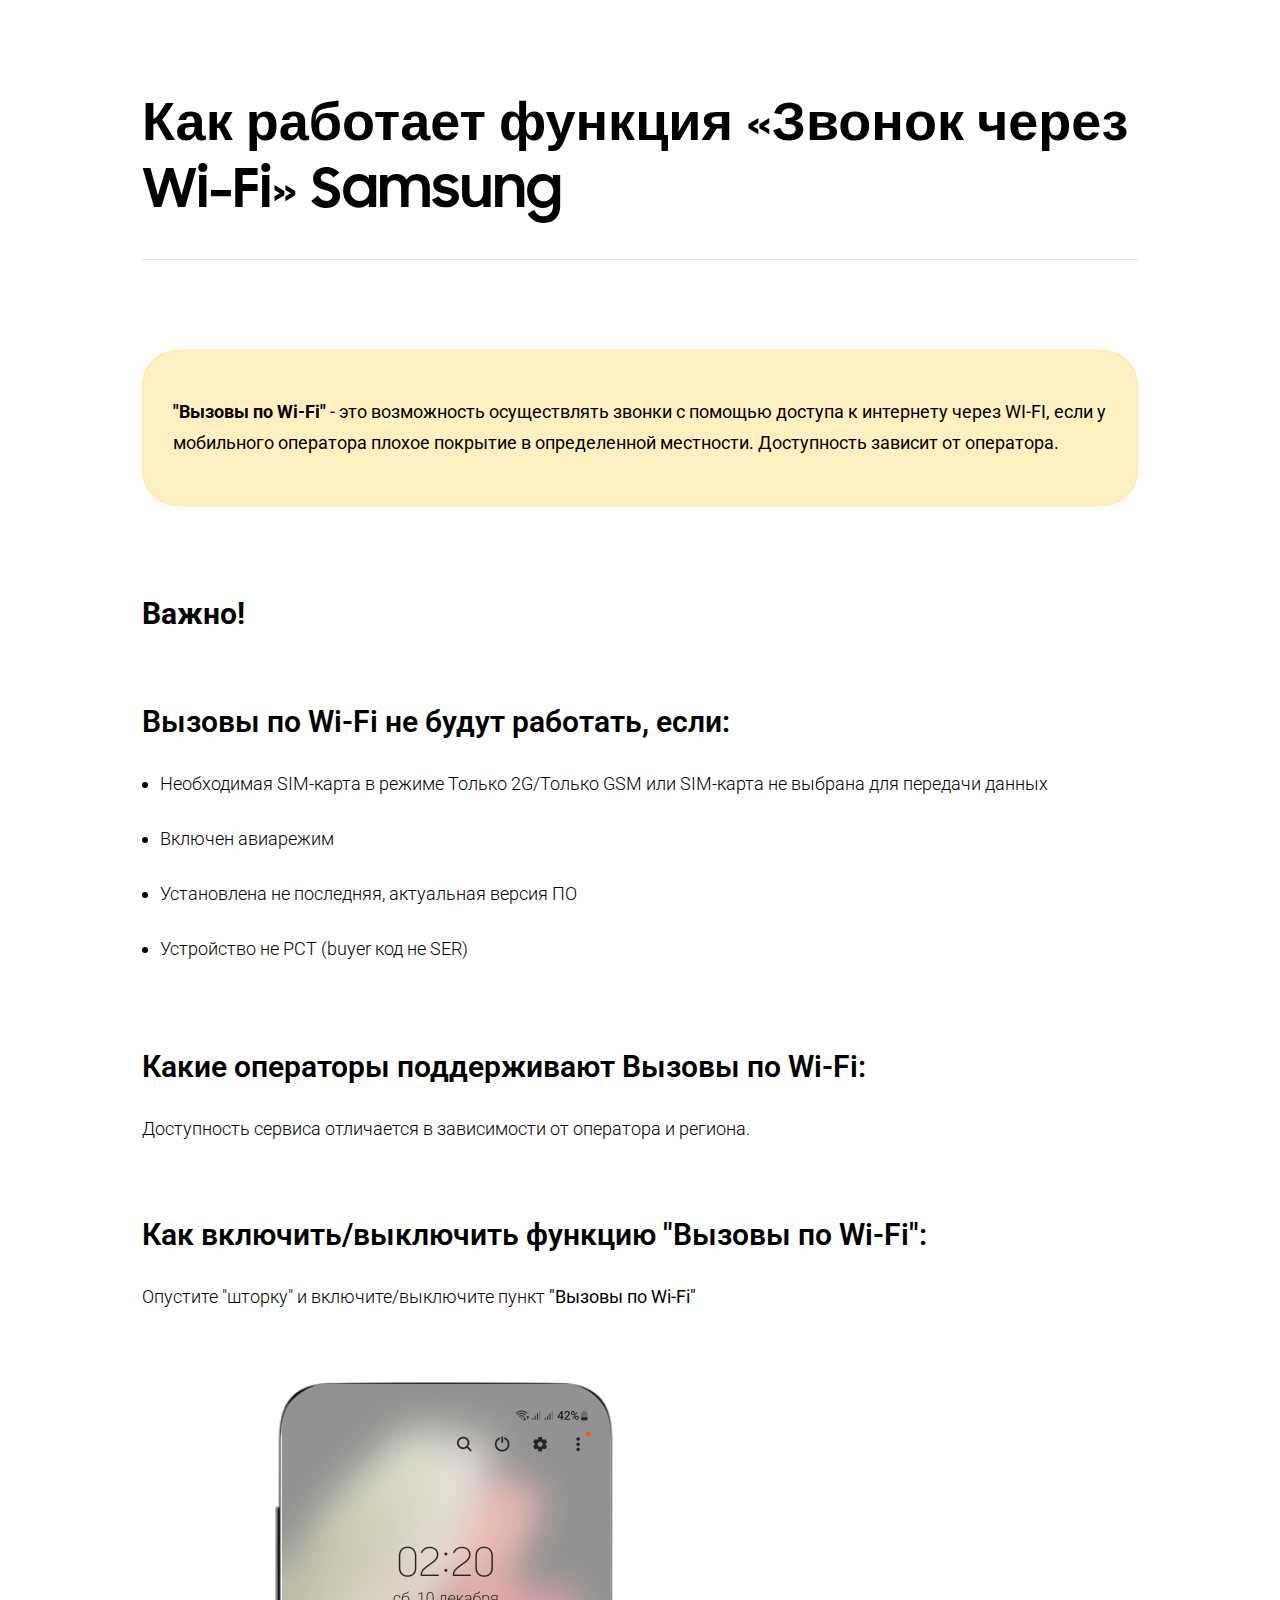
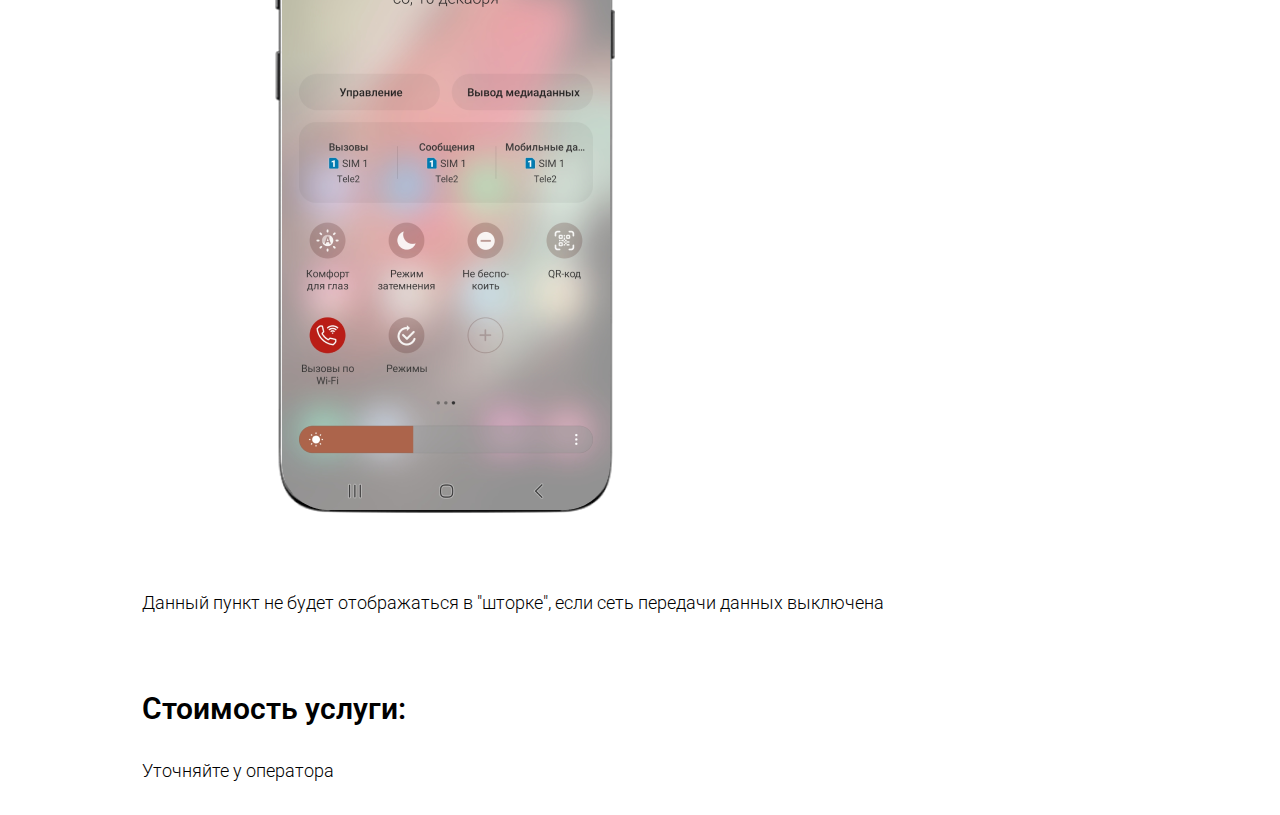
==== index.html @ e6b70e9c "test" ====
<!DOCTYPE html>
<html>
    <head>
        <meta charset="utf-8"/>
        <meta http-equiv="X-UA-Compatible" content="IE=edge"/>
        <meta http-equiv="content-type" content="text/html; charset=UTF-8"/>
        <meta name="viewport" content="width=device-width, initial-scale=1"/>
        <!--SEO-->
        <title>Что такое вызовы по Wi-Fi / Как работает функция "Звонок через Wi-Fi" Samsung | Samsung РОССИЯ</title>
        <meta name="title" content="Что такое вызовы по Wi-Fi / Как работает функция 'Звонок через Wi-Fi' Samsung | Samsung РОССИЯ"/>
        <meta name="keywords" content="вызовы по wi-fi, как включить вызовы по wi-fi, как работают вызовы по wi-fi, сколько стоит услуга вызовы по wi-fi, как звонить по wi-fi, как звонить по wi-fi с телефоны samsung">
        <meta name="description" content="Часто задаваемые вопросы о Вызовах по Wi-Fi. Узнайте, как работает функция 'Вызовы через Wi-Fi'"/>
        <meta name="date" content="2022-12-09"/>
	    <meta name="sitecode" content="ru"/>
        <meta property="name" content="Samsung ru"/>
        <meta property="image" content=" https://www.samsung.com/etc.clientlibs/samsung/clientlibs/consumer/global/clientlib-common/resources/images/logo-square-letter.png"/>
        <link rel="preconnect" href="https://fonts.googleapis.com"/>
        <link rel="preconnect" href="https://fonts.gstatic.com" crossorigin/>
        <link href="https://fonts.googleapis.com/css2?family=Roboto:ital,wght@0,100;0,300;0,400;0,500;0,700;0,900;1,100;1,300;1,400;1,500;1,700;1,900&display=swap" rel="stylesheet"/>
        <link rel="shortcut icon" href="/etc.clientlibs/samsung/clientlibs/consumer/global/clientlib-common/resources/images/Favicon.png"/>
		<link rel="apple-touch-icon" href="/etc.clientlibs/samsung/clientlibs/consumer/global/clientlib-common/resources/images/app_ico.png" sizes="144x144"/>
        <link rel="shortcut icon" href="https://www.samsung.com/etc.clientlibs/samsung/clientlibs/consumer/global/clientlib-common/resources/images/Favicon.png" type="image/png">
        <link rel="stylesheet" href="style.css" type="text/css">
    </head>
    <body>
        <main>
            <div class="Article">
                <div class="Article-heading">
                    <h1>Как работает функция &laquo;Звонок через Wi-Fi&raquo; Samsung</h1>
                </div>
                <div class="Article-detection">
                    <p><b>"Вызовы по Wi-Fi"</b> - это возможность осуществлять звонки с помощью доступа к интернету через WI-FI, если у мобильного оператора плохое покрытие в определенной местности. Доступность зависит от оператора.</p>
                </div>
                <div class="Article-strong">
                    <h2>Важно!</h2>
                    <br/>
                    <h3>Вызовы по Wi-Fi не будут работать, если:</h3>
                    <ul>
                        <li>Необходимая SIM-карта в режиме Только 2G/Только GSM или SIM-карта не выбрана для передачи данных</li>
                        <li>Включен авиарежим</li>
                        <li>Установлена не последняя, актуальная версия ПО</li>
                        <li>Устройство не РСТ (buyer код не SER)</li>
                    </ul>
                </div>
                <div class="Article-settings">
                    <h2>Какие операторы поддерживают Вызовы по Wi-Fi:</h2>
                    <p>Доступность сервиса отличается в зависимости от оператора и региона.</p>
                    <br/>
                    <h2>Как включить/выключить функцию "Вызовы по Wi-Fi":</h2>
                    <p>Опустите "шторку" и включите/выключите пункт <b>"Вызовы по Wi-Fi"</b></p>
                    <img src="./smart.png" alt="Скриншот: опущенная 'шторка' с включенной функцией 'Вызовы по Wi-Fi'"/>
                    <p>Данный пункт не будет отображаться в "шторке", если сеть передачи данных выключена</p>
                    <br/>
                    <h2>Стоимость услуги:</h2>
                    <p>Уточняйте у оператора</p>    
                </div>
            </div>
        </main>
    </body>
</html>
---- style.css ----
* {
    box-sizing: border-box;
  }
html,
body {
  padding: 0;
  margin: 0;
  font-family: -apple-system, BlinkMacSystemFont, Segoe UI, Roboto, Oxygen,
    Ubuntu, Cantarell, Fira Sans, Droid Sans, Helvetica Neue, sans-serif;
}
@font-face {
    font-family: samsungsharpsans-bold;
    src: url(./fonts/samsungsharpsans-bold.otf);
}
@font-face {
    font-family: SamsungOne;
    src: url(./fonts/samsungsharpsans.otf);
}
.Article{
    max-width: 1440px;
    margin: 0 auto;
    padding: 53px 142px 0;
}
.Article-heading{
    font-size: 27px;
    font-weight: 700;
    font-family: 'samsungsharpsans-bold', arial, sans-serif;
    color: #000;
    border-bottom: solid 1px #e5e1e1;
}
.Article-detection{
    margin: 90px 0px 90px 0px;
    background: #fff0c1;
    border: 1px solid #ffe79e;
    display: block;
    border-radius: 35px;
    padding: 28px 30px;
    color: #000;
    font-size: 18px;
    font-family: 'Roboto';
    line-height: 170%;
    font-weight: 400;
}
.Article-strong{
    margin: 90px 0px 90px 0px;
}
.Article-strong h2{
    font-family: 'Roboto';
    font-weight: 700;
    font-size: 30px;
}
.Article-strong h3{
    font-family: 'Roboto';
    font-weight: 600;
    font-size: 30px;
}
.Article-strong ul{
    padding: 0px 0px 0px 18px;
}
.Article-strong ul li{
    font-family: 'Roboto';
    font-weight: 300;
    margin-bottom: 34px;
    margin-top: 34px;
    font-size: 18px;
}
.Article-settings h2{
    font-family: 'Roboto';
    font-weight: 600;
    font-size: 30px;
}
.Article-settings p{
    font-family: 'Roboto';
    font-weight: 300;
    margin-bottom: 34px;
    margin-top: 34px;
    font-size: 18px;
}
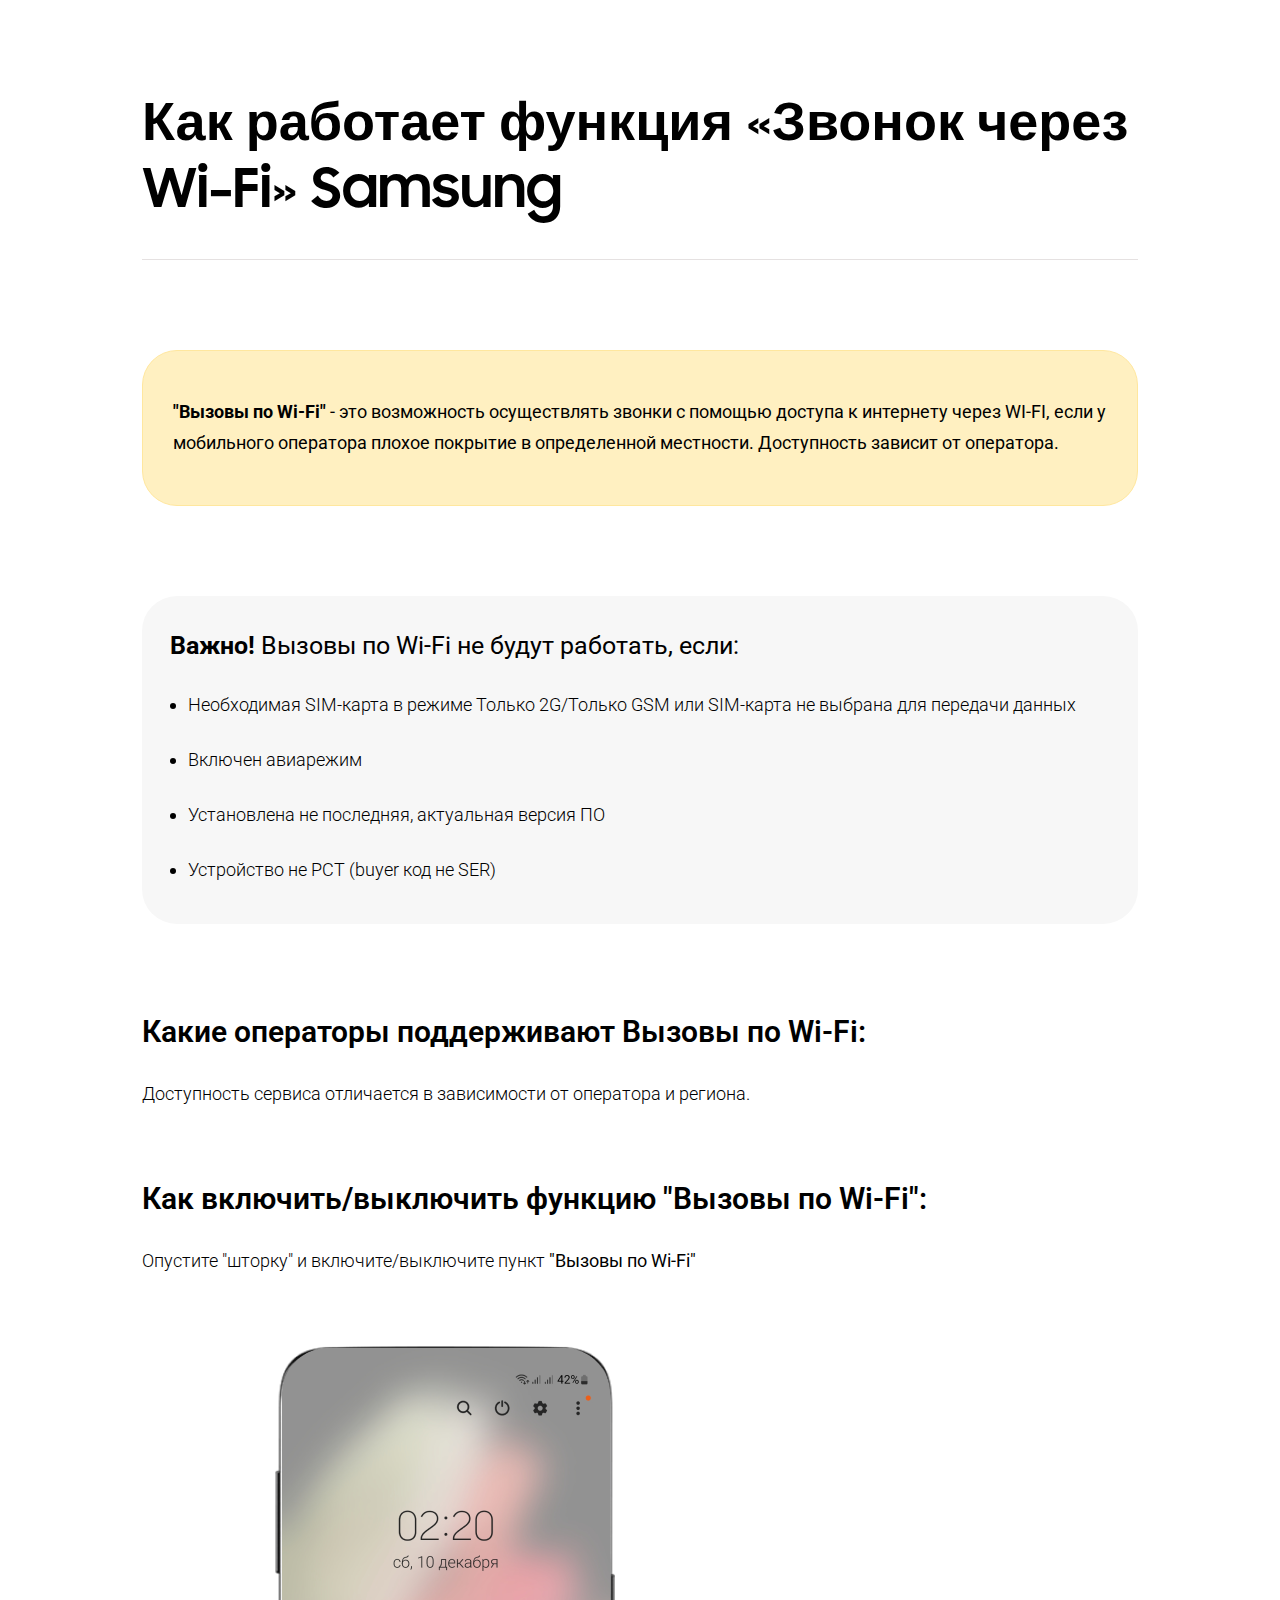
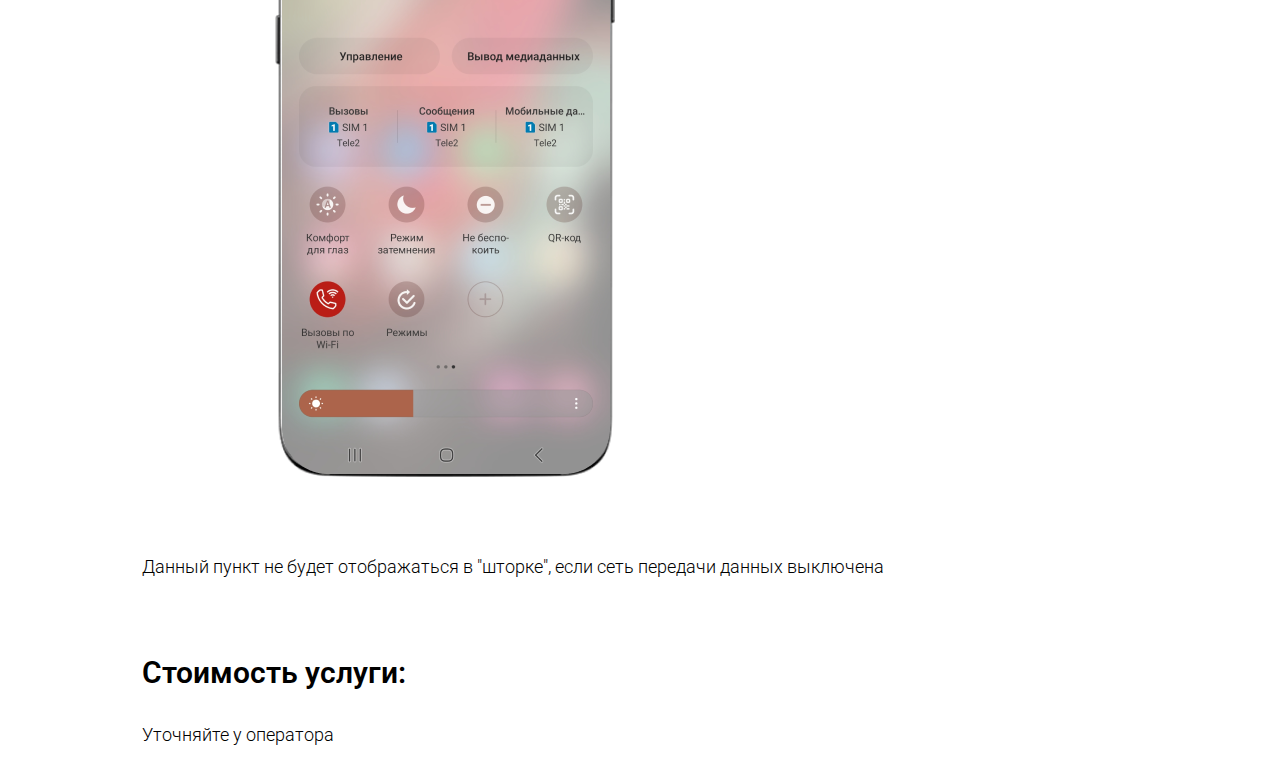
==== commit d3493205: "Исправлено" ====
--- a/index.html
+++ b/index.html
@@ -32,9 +32,9 @@
                     <p><b>"Вызовы по Wi-Fi"</b> - это возможность осуществлять звонки с помощью доступа к интернету через WI-FI, если у мобильного оператора плохое покрытие в определенной местности. Доступность зависит от оператора.</p>
                 </div>
                 <div class="Article-strong">
-                    <h2>Важно!</h2>
-                    <br/>
-                    <h3>Вызовы по Wi-Fi не будут работать, если:</h3>
+                    <div class="Article-strong_attention">
+                        <p><b>Важно!</b> Вызовы по Wi-Fi не будут работать, если:</p>
+                    </div>
                     <ul>
                         <li>Необходимая SIM-карта в режиме Только 2G/Только GSM или SIM-карта не выбрана для передачи данных</li>
                         <li>Включен авиарежим</li>
--- a/style.css
+++ b/style.css
@@ -43,16 +43,14 @@
 }
 .Article-strong{
     margin: 90px 0px 90px 0px;
+    border-radius: 35px;
+    padding: 10px 28px;
+    background-color: #f7f7f7;
 }
-.Article-strong h2{
+.Article-strong_attention{
+
     font-family: 'Roboto';
-    font-weight: 700;
-    font-size: 30px;
-}
-.Article-strong h3{
-    font-family: 'Roboto';
-    font-weight: 600;
-    font-size: 30px;
+    font-size: 25px;
 }
 .Article-strong ul{
     padding: 0px 0px 0px 18px;
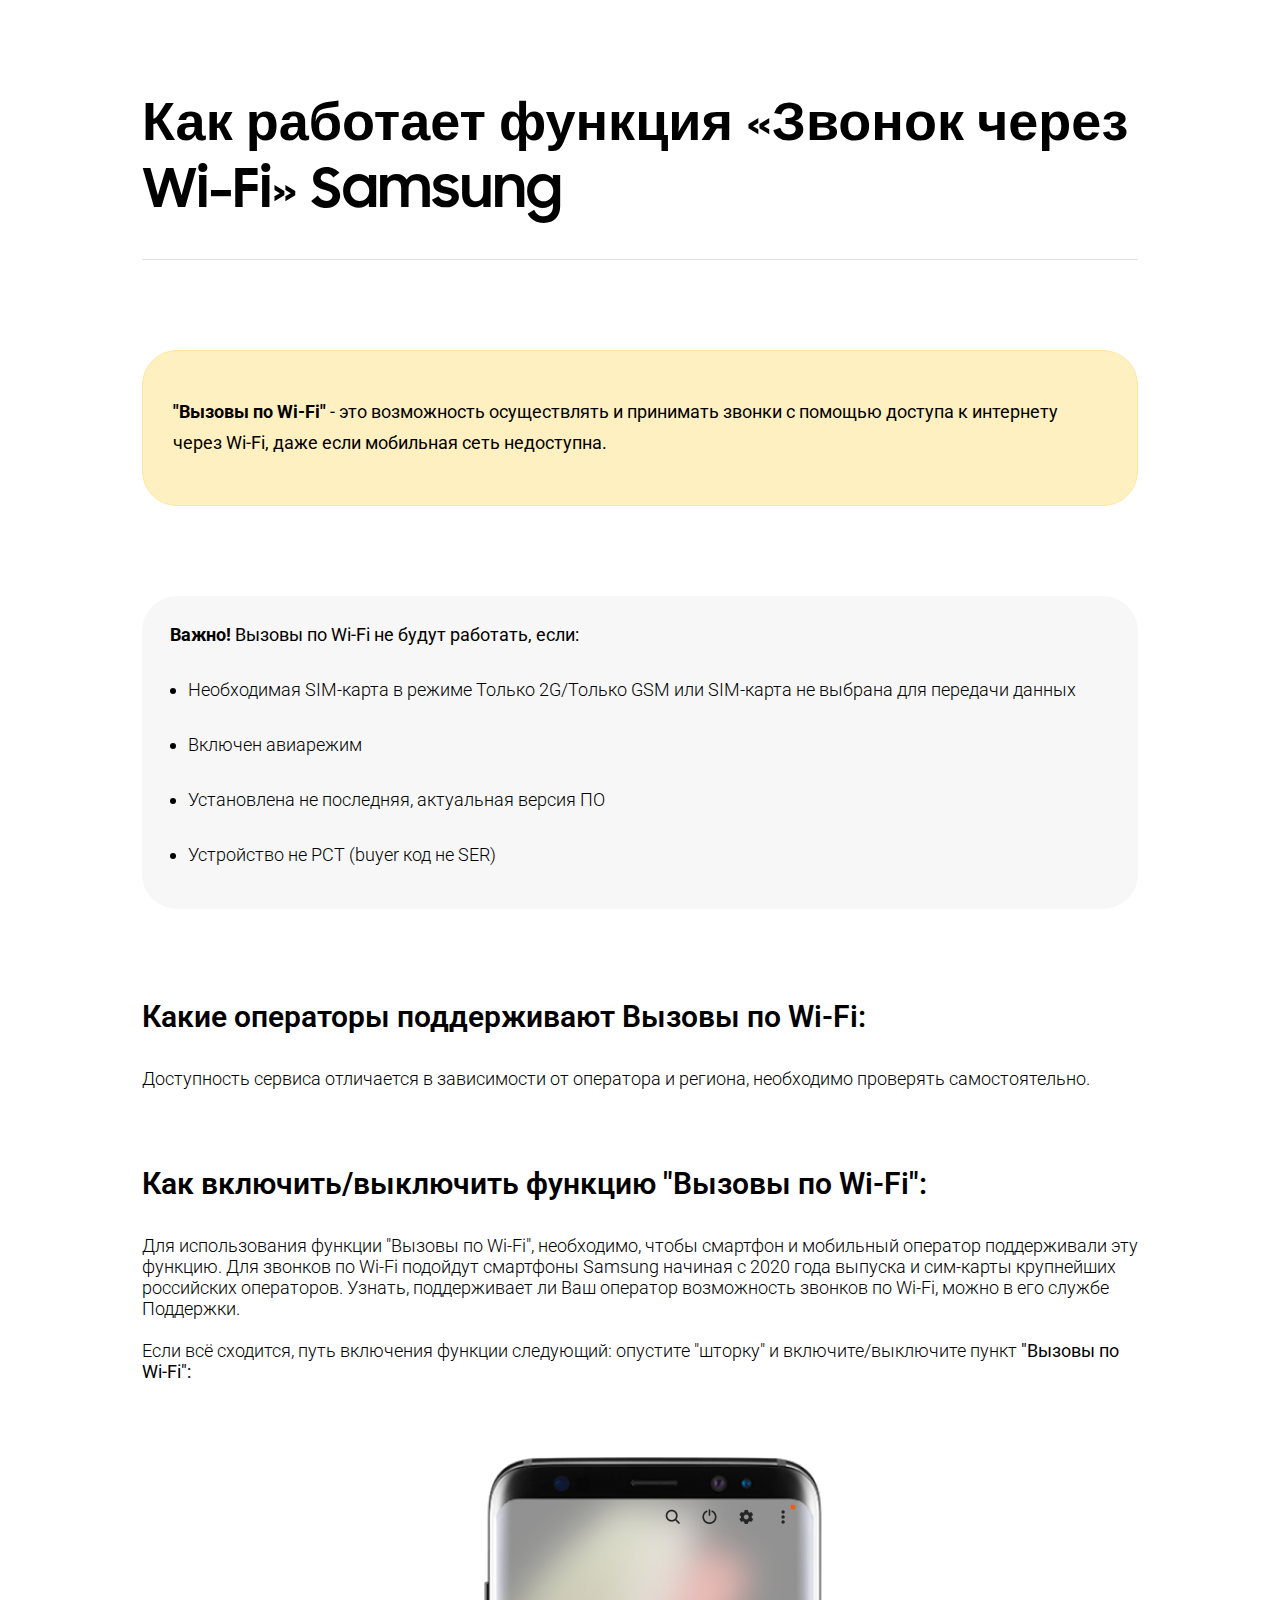
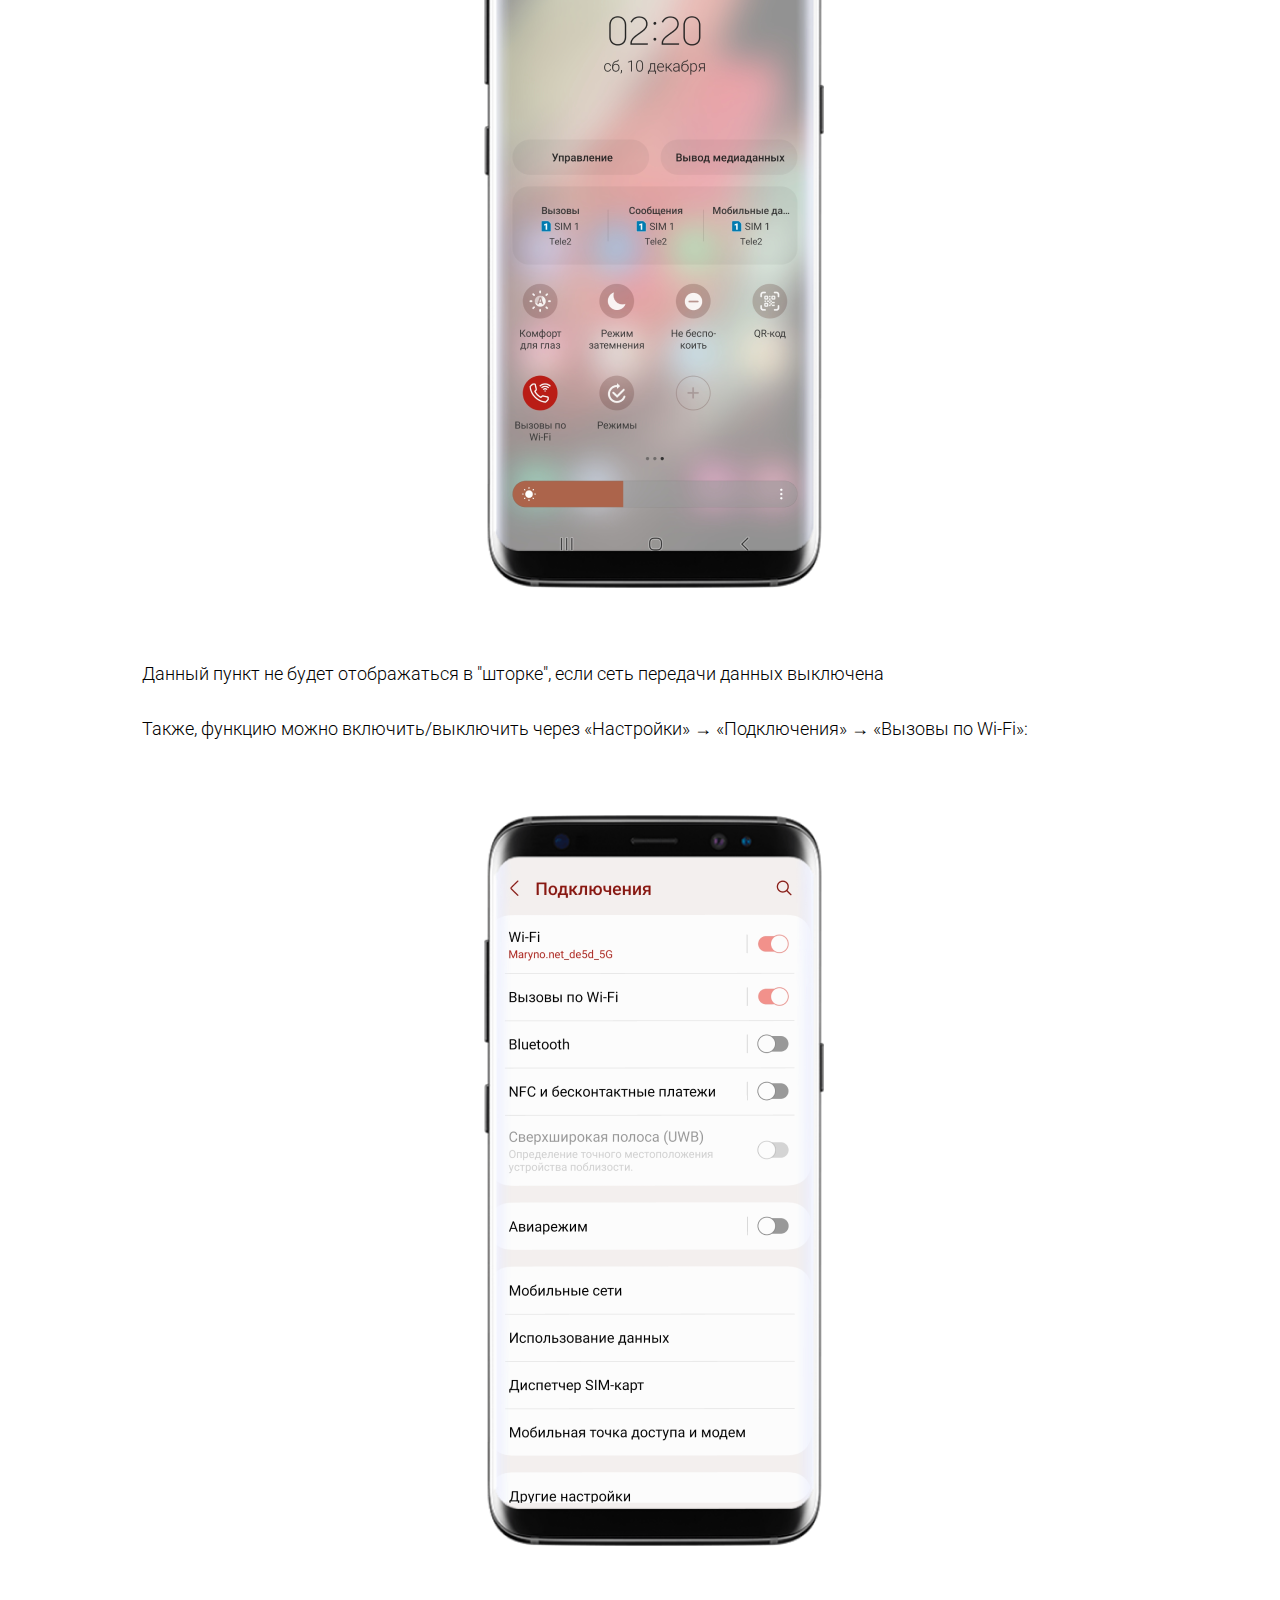
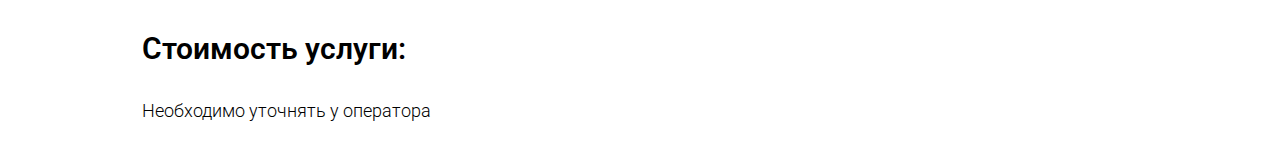
==== commit f0d0d3da: "Изменено" ====
--- a/index.html
+++ b/index.html
@@ -29,7 +29,7 @@
                     <h1>Как работает функция &laquo;Звонок через Wi-Fi&raquo; Samsung</h1>
                 </div>
                 <div class="Article-detection">
-                    <p><b>"Вызовы по Wi-Fi"</b> - это возможность осуществлять звонки с помощью доступа к интернету через WI-FI, если у мобильного оператора плохое покрытие в определенной местности. Доступность зависит от оператора.</p>
+                    <p><b>"Вызовы по Wi-Fi"</b> - это возможность осуществлять и принимать звонки с помощью доступа к интернету через Wi-Fi, даже если мобильная сеть недоступна. </p>
                 </div>
                 <div class="Article-strong">
                     <div class="Article-strong_attention">
@@ -44,15 +44,24 @@
                 </div>
                 <div class="Article-settings">
                     <h2>Какие операторы поддерживают Вызовы по Wi-Fi:</h2>
-                    <p>Доступность сервиса отличается в зависимости от оператора и региона.</p>
+                    <p>Доступность сервиса отличается в зависимости от оператора и региона, необходимо проверять самостоятельно.</p>
                     <br/>
                     <h2>Как включить/выключить функцию "Вызовы по Wi-Fi":</h2>
-                    <p>Опустите "шторку" и включите/выключите пункт <b>"Вызовы по Wi-Fi"</b></p>
-                    <img src="./smart.png" alt="Скриншот: опущенная 'шторка' с включенной функцией 'Вызовы по Wi-Fi'"/>
+                    <p>Для использования функции "Вызовы по Wi-Fi", необходимо, чтобы смартфон и мобильный оператор поддерживали эту функцию. Для звонков по Wi-Fi подойдут смартфоны Samsung начиная с 2020 года выпуска и сим-карты крупнейших российских операторов. Узнать, поддерживает ли Ваш оператор возможность звонков по Wi-Fi, можно в его службе Поддержки. 
+                        <br/>
+                        <br/>
+                        Если всё сходится, путь включения функции следующий: опустите "шторку" и включите/выключите пункт <b>"Вызовы по Wi-Fi":</b></p>
+                    <div class="Article-settings-image">
+                        <img src="./smart(1).png" alt="Скриншот: опущенная 'шторка' с включенной функцией 'Вызовы по Wi-Fi'"/>
+                    </div>    
                     <p>Данный пункт не будет отображаться в "шторке", если сеть передачи данных выключена</p>
+                    <p>Также, функцию можно включить/выключить через «Настройки» → «Подключения» → «Вызовы по Wi-Fi»:</p>
+                    <div class="Article-settings-image">
+                        <img src="./smart(2).png" alt="Скриншот: включенная функция 'Вызовы по Wi-Fi'"/>
+                    </div>
                     <br/>
                     <h2>Стоимость услуги:</h2>
-                    <p>Уточняйте у оператора</p>    
+                    <p>Необходимо уточнять у оператора</p>    
                 </div>
             </div>
         </main>
--- a/style.css
+++ b/style.css
@@ -50,7 +50,7 @@
 .Article-strong_attention{
 
     font-family: 'Roboto';
-    font-size: 25px;
+    font-size: 18px;
 }
 .Article-strong ul{
     padding: 0px 0px 0px 18px;
@@ -75,3 +75,7 @@
     font-size: 18px;
 }
 
+.Article-settings-image{
+    display:flex;
+    justify-content: center;
+}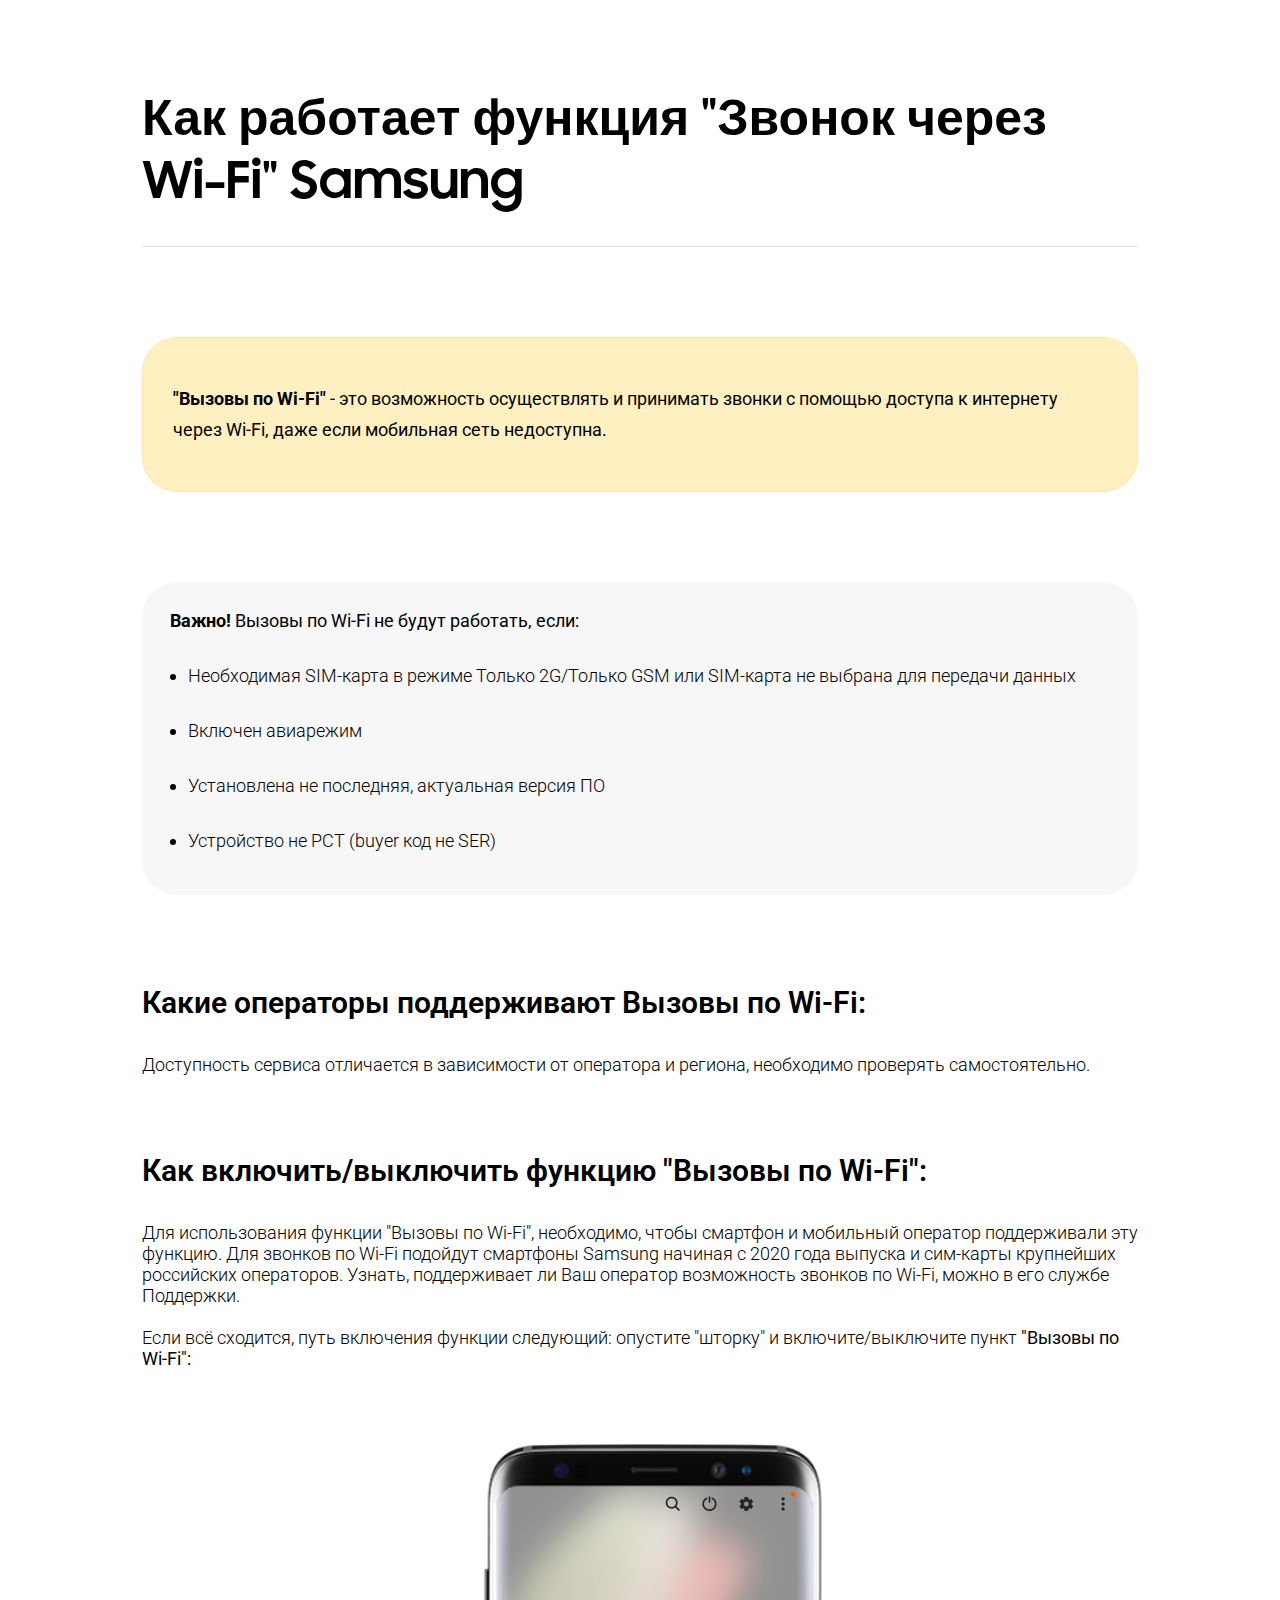
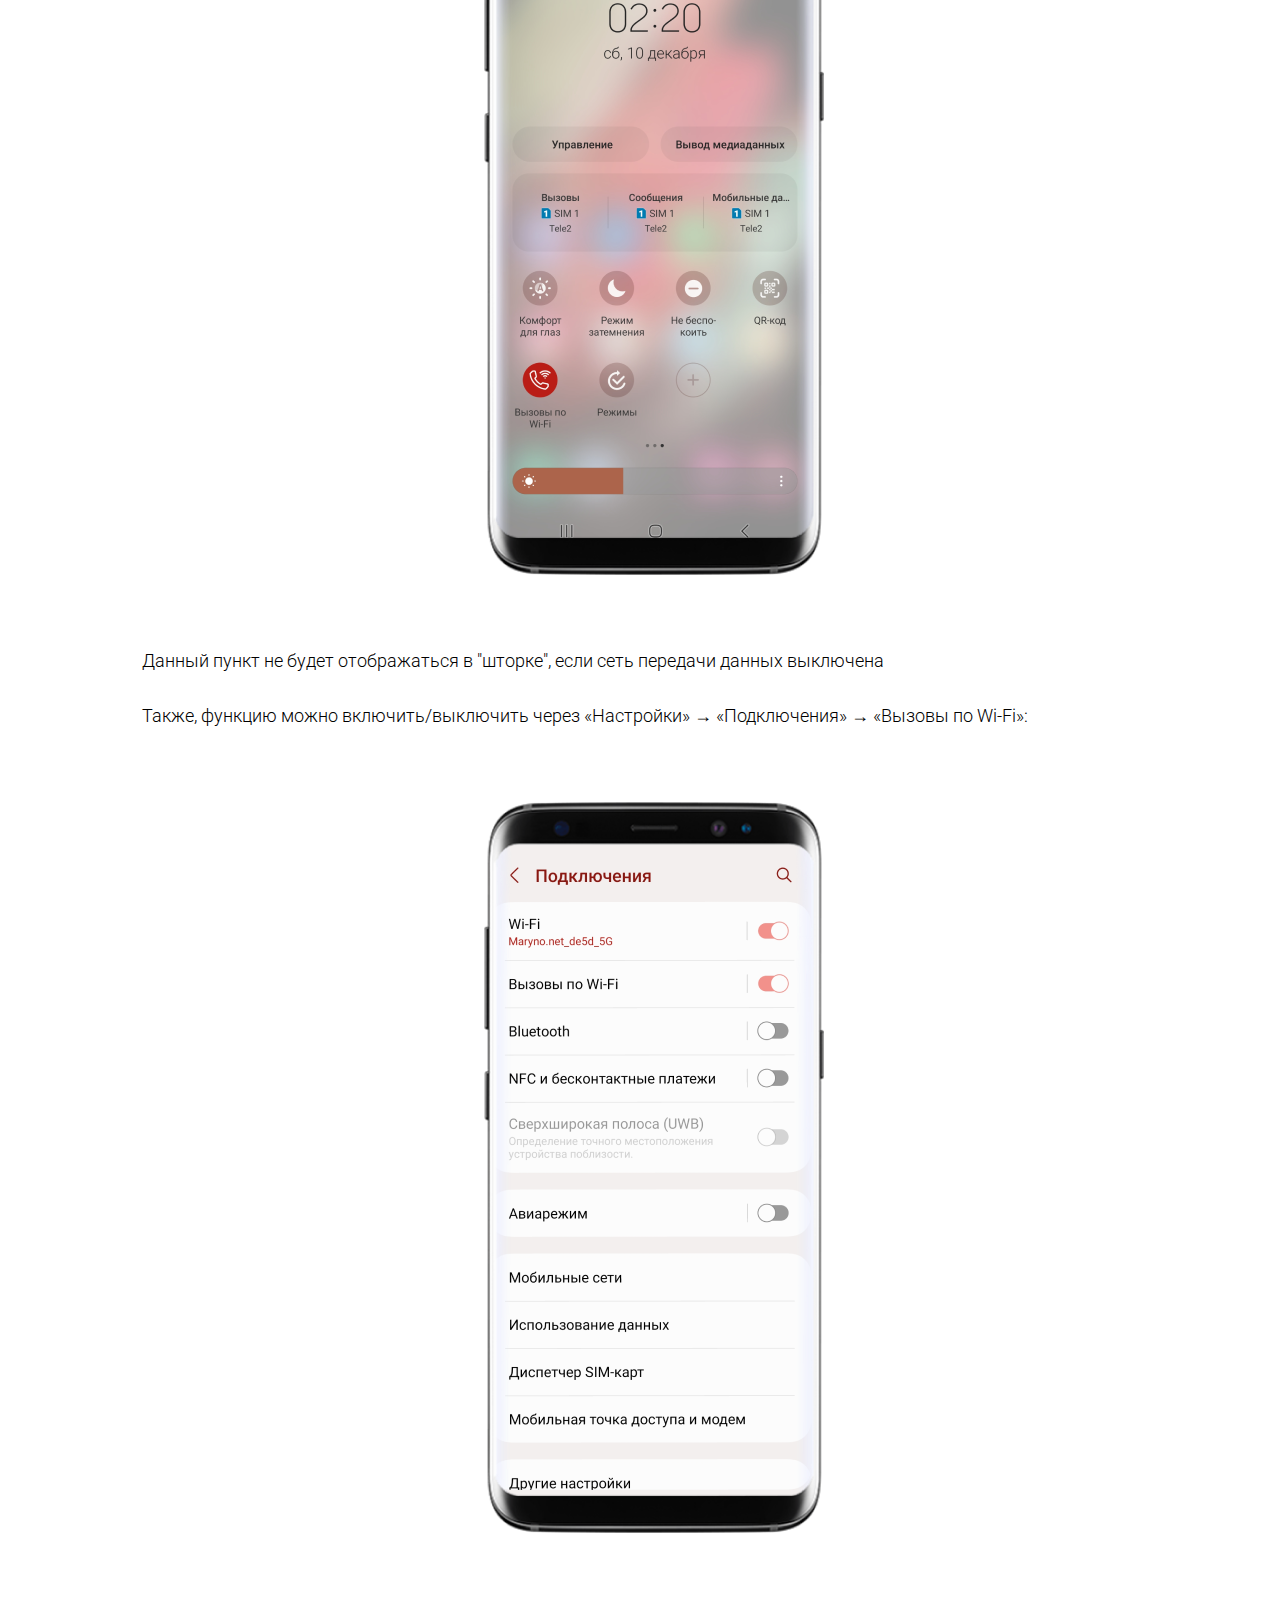
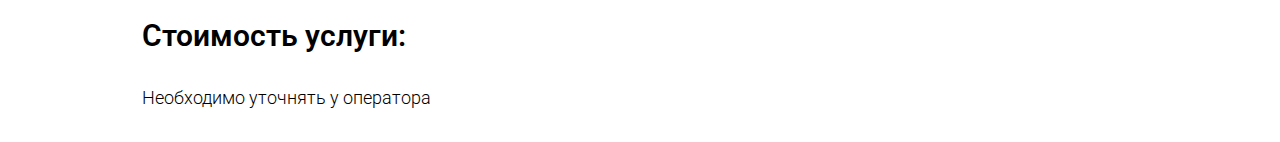
==== commit 9b601e3d: "Исправлено" ====
--- a/index.html
+++ b/index.html
@@ -8,7 +8,7 @@
         <!--SEO-->
         <title>Что такое вызовы по Wi-Fi / Как работает функция "Звонок через Wi-Fi" Samsung | Samsung РОССИЯ</title>
         <meta name="title" content="Что такое вызовы по Wi-Fi / Как работает функция 'Звонок через Wi-Fi' Samsung | Samsung РОССИЯ"/>
-        <meta name="keywords" content="вызовы по wi-fi, как включить вызовы по wi-fi, как работают вызовы по wi-fi, сколько стоит услуга вызовы по wi-fi, как звонить по wi-fi, как звонить по wi-fi с телефоны samsung">
+        <meta name="keywords" content="вызовы по wi-fi, как включить вызовы по wi-fi, как работают вызовы по wi-fi, сколько стоит услуга вызовы по wi-fi, как звонить по wi-fi, как звонить по wi-fi с телефонов samsung">
         <meta name="description" content="Часто задаваемые вопросы о Вызовах по Wi-Fi. Узнайте, как работает функция 'Вызовы через Wi-Fi'"/>
         <meta name="date" content="2022-12-09"/>
 	    <meta name="sitecode" content="ru"/>
@@ -26,7 +26,7 @@
         <main>
             <div class="Article">
                 <div class="Article-heading">
-                    <h1>Как работает функция &laquo;Звонок через Wi-Fi&raquo; Samsung</h1>
+                    <h1>Как работает функция "Звонок через Wi-Fi" Samsung</h1>
                 </div>
                 <div class="Article-detection">
                     <p><b>"Вызовы по Wi-Fi"</b> - это возможность осуществлять и принимать звонки с помощью доступа к интернету через Wi-Fi, даже если мобильная сеть недоступна. </p>
--- a/style.css
+++ b/style.css
@@ -22,11 +22,12 @@
     padding: 53px 142px 0;
 }
 .Article-heading{
-    font-size: 27px;
+    font-size: 25px;
     font-weight: 700;
     font-family: 'samsungsharpsans-bold', arial, sans-serif;
     color: #000;
     border-bottom: solid 1px #e5e1e1;
+
 }
 .Article-detection{
     margin: 90px 0px 90px 0px;
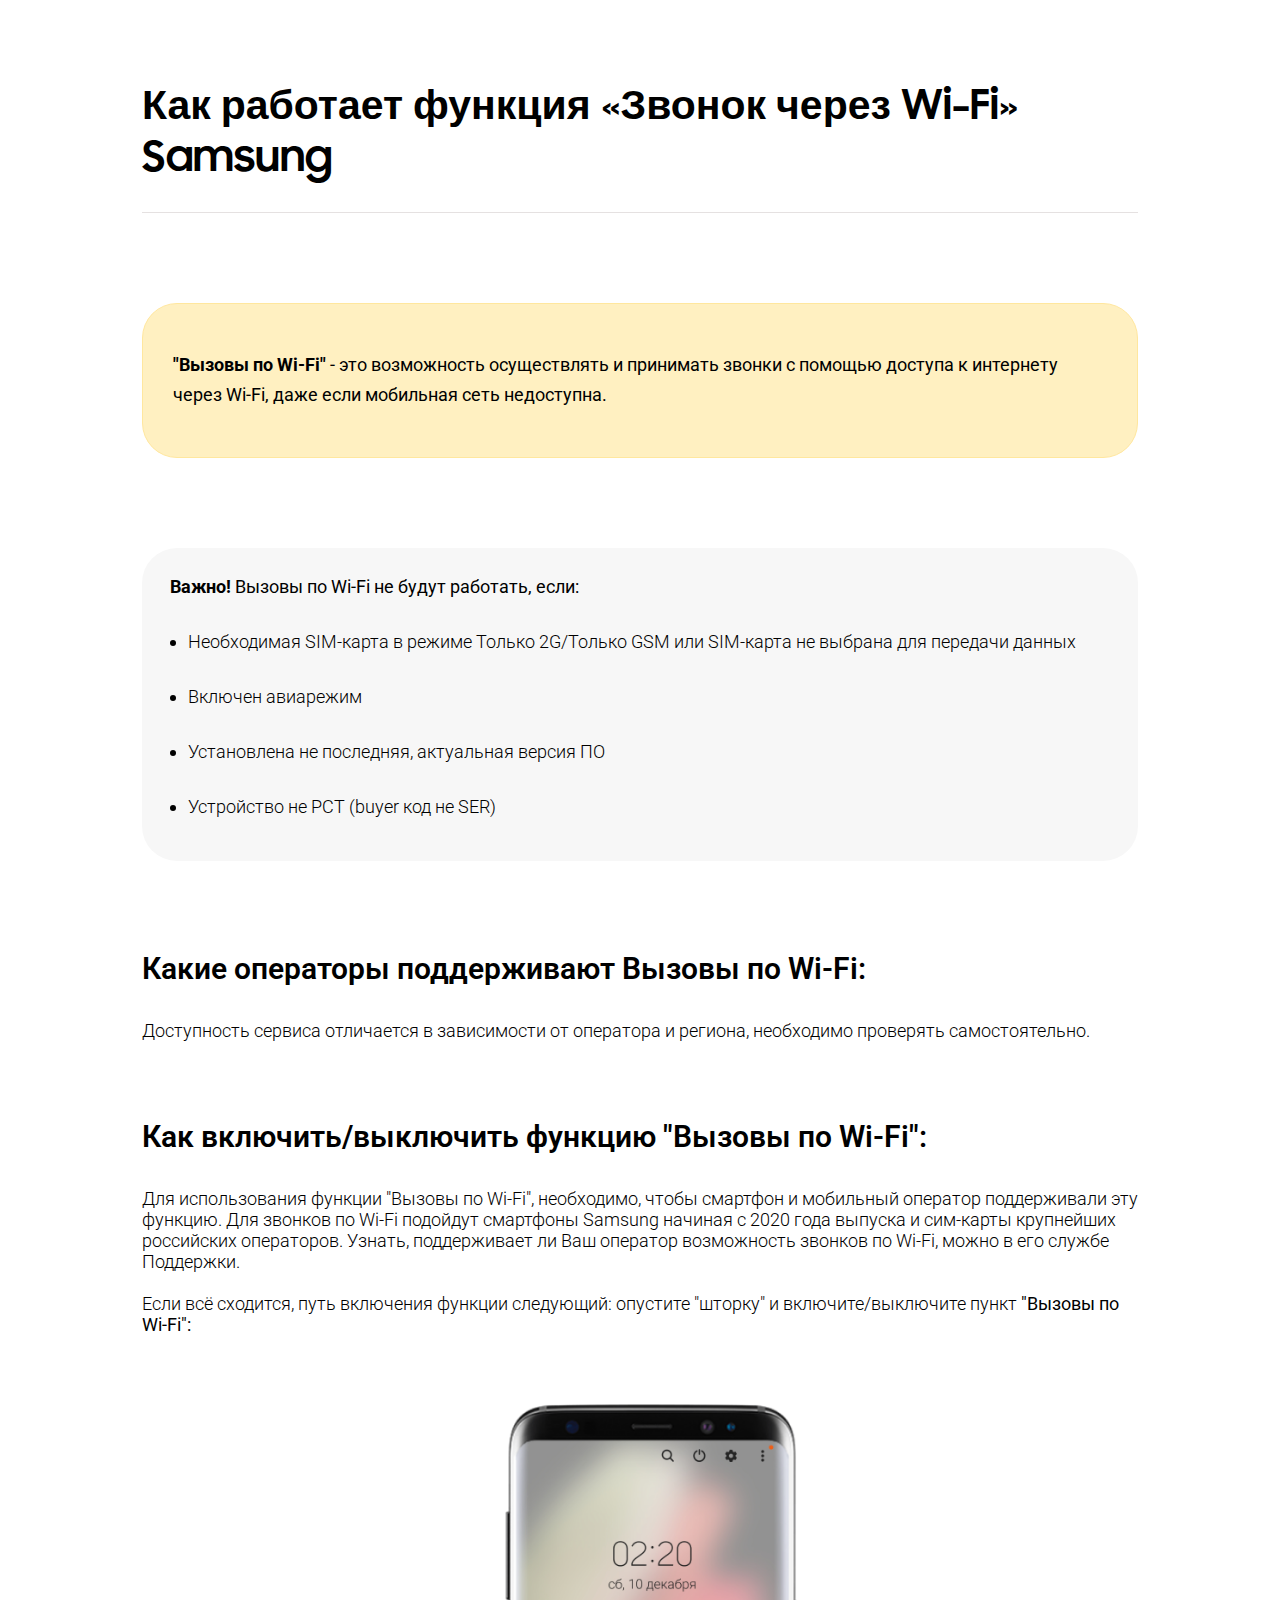
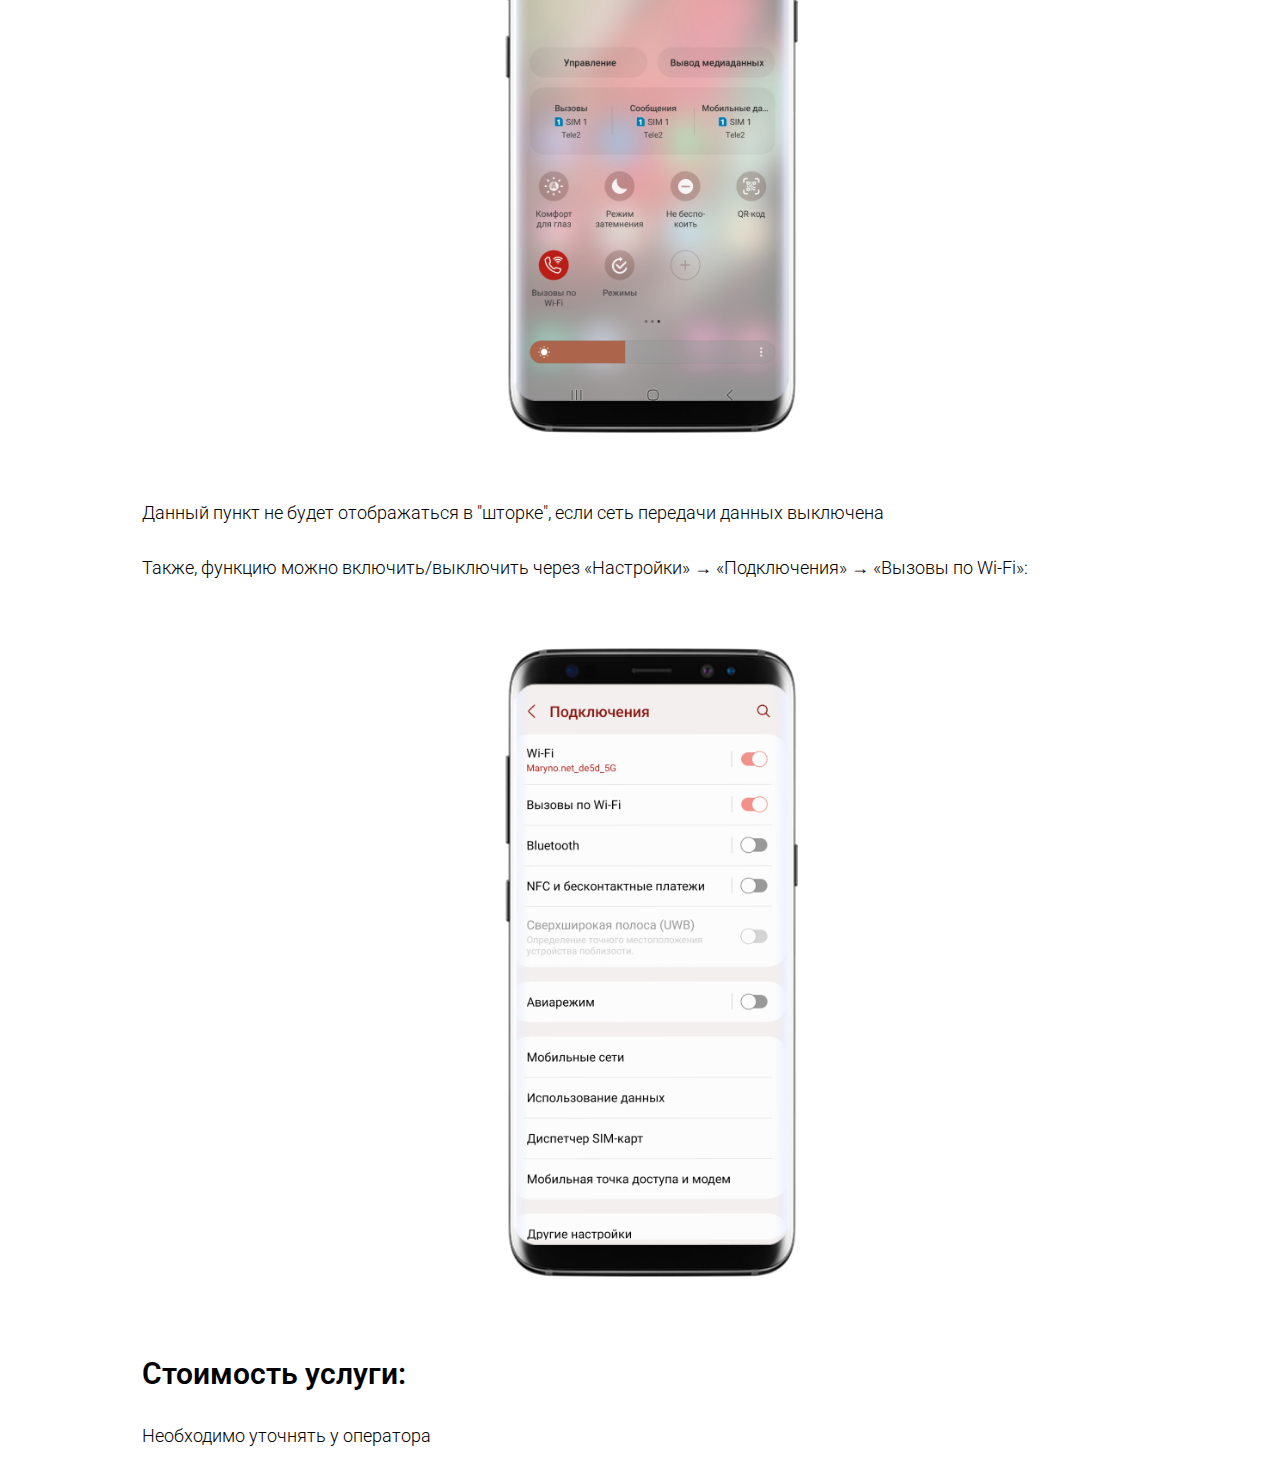
==== commit 6bf0eab1: "debug" ====
--- a/index.html
+++ b/index.html
@@ -1,69 +1,96 @@
 <!DOCTYPE html>
 <html>
-    <head>
-        <meta charset="utf-8"/>
-        <meta http-equiv="X-UA-Compatible" content="IE=edge"/>
-        <meta http-equiv="content-type" content="text/html; charset=UTF-8"/>
-        <meta name="viewport" content="width=device-width, initial-scale=1"/>
-        <!--SEO-->
-        <title>Что такое вызовы по Wi-Fi / Как работает функция "Звонок через Wi-Fi" Samsung | Samsung РОССИЯ</title>
-        <meta name="title" content="Что такое вызовы по Wi-Fi / Как работает функция 'Звонок через Wi-Fi' Samsung | Samsung РОССИЯ"/>
-        <meta name="keywords" content="вызовы по wi-fi, как включить вызовы по wi-fi, как работают вызовы по wi-fi, сколько стоит услуга вызовы по wi-fi, как звонить по wi-fi, как звонить по wi-fi с телефонов samsung">
-        <meta name="description" content="Часто задаваемые вопросы о Вызовах по Wi-Fi. Узнайте, как работает функция 'Вызовы через Wi-Fi'"/>
-        <meta name="date" content="2022-12-09"/>
-	    <meta name="sitecode" content="ru"/>
-        <meta property="name" content="Samsung ru"/>
-        <meta property="image" content=" https://www.samsung.com/etc.clientlibs/samsung/clientlibs/consumer/global/clientlib-common/resources/images/logo-square-letter.png"/>
-        <link rel="preconnect" href="https://fonts.googleapis.com"/>
-        <link rel="preconnect" href="https://fonts.gstatic.com" crossorigin/>
-        <link href="https://fonts.googleapis.com/css2?family=Roboto:ital,wght@0,100;0,300;0,400;0,500;0,700;0,900;1,100;1,300;1,400;1,500;1,700;1,900&display=swap" rel="stylesheet"/>
-        <link rel="shortcut icon" href="/etc.clientlibs/samsung/clientlibs/consumer/global/clientlib-common/resources/images/Favicon.png"/>
-		<link rel="apple-touch-icon" href="/etc.clientlibs/samsung/clientlibs/consumer/global/clientlib-common/resources/images/app_ico.png" sizes="144x144"/>
-        <link rel="shortcut icon" href="https://www.samsung.com/etc.clientlibs/samsung/clientlibs/consumer/global/clientlib-common/resources/images/Favicon.png" type="image/png">
-        <link rel="stylesheet" href="style.css" type="text/css">
-    </head>
-    <body>
-        <main>
-            <div class="Article">
-                <div class="Article-heading">
-                    <h1>Как работает функция "Звонок через Wi-Fi" Samsung</h1>
+
+<head>
+    <meta charset="utf-8" />
+    <meta http-equiv="X-UA-Compatible" content="IE=edge" />
+    <meta http-equiv="content-type" content="text/html; charset=UTF-8" />
+    <meta name="viewport" content="width=device-width, initial-scale=1" />
+    <!--SEO-->
+    <title>Что такое вызовы по Wi-Fi / Как работает функция "Звонок через Wi-Fi" Samsung | Samsung РОССИЯ</title>
+    <meta name="title"
+        content="Что такое вызовы по Wi-Fi / Как работает функция 'Звонок через Wi-Fi' Samsung | Samsung РОССИЯ" />
+    <meta name="keywords"
+        content="вызовы по wi-fi, как включить вызовы по wi-fi, как работают вызовы по wi-fi, сколько стоит услуга вызовы по wi-fi, как звонить по wi-fi, как звонить по wi-fi с телефоны samsung">
+    <meta name="description"
+        content="Часто задаваемые вопросы о Вызовах по Wi-Fi. Узнайте, как работает функция 'Вызовы через Wi-Fi'" />
+    <meta name="date" content="2022-12-09" />
+    <meta name="sitecode" content="ru" />
+    <meta property="name" content="Samsung ru" />
+    <meta property="image"
+        content=" https://www.samsung.com/etc.clientlibs/samsung/clientlibs/consumer/global/clientlib-common/resources/images/logo-square-letter.png" />
+    <link rel="preconnect" href="https://fonts.googleapis.com" />
+    <link rel="preconnect" href="https://fonts.gstatic.com" crossorigin />
+    <link
+        href="https://fonts.googleapis.com/css2?family=Roboto:ital,wght@0,100;0,300;0,400;0,500;0,700;0,900;1,100;1,300;1,400;1,500;1,700;1,900&display=swap"
+        rel="stylesheet" />
+    <link rel="shortcut icon"
+        href="/etc.clientlibs/samsung/clientlibs/consumer/global/clientlib-common/resources/images/Favicon.png" />
+    <link rel="apple-touch-icon"
+        href="/etc.clientlibs/samsung/clientlibs/consumer/global/clientlib-common/resources/images/app_ico.png"
+        sizes="144x144" />
+    <link rel="shortcut icon"
+        href="https://www.samsung.com/etc.clientlibs/samsung/clientlibs/consumer/global/clientlib-common/resources/images/Favicon.png"
+        type="image/png">
+    <link rel="stylesheet" href="static/styles/style.css">
+</head>
+
+<body>
+    <main>
+        <div class="Article">
+            <div class="Article-heading">
+                <h1>
+                    Как&nbsp;работает&nbsp;функция &laquo;Звонок через Wi-Fi&raquo;
+                </br> 
+                    Samsung
+                </h1>
+            </div>
+            <div class="Article-detection">
+                <p><b>"Вызовы по Wi-Fi"</b> - это возможность осуществлять и принимать звонки с помощью доступа к
+                    интернету через Wi-Fi, даже если мобильная сеть недоступна. </p>
+            </div>
+            <div class="Article-strong">
+                <div class="Article-strong_attention">
+                    <p><b>Важно!</b> Вызовы по Wi-Fi не будут работать, если:</p>
                 </div>
-                <div class="Article-detection">
-                    <p><b>"Вызовы по Wi-Fi"</b> - это возможность осуществлять и принимать звонки с помощью доступа к интернету через Wi-Fi, даже если мобильная сеть недоступна. </p>
+                <ul>
+                    <li>Необходимая SIM-карта в режиме Только 2G/Только GSM или SIM-карта не выбрана для передачи данных
+                    </li>
+                    <li>Включен авиарежим</li>
+                    <li>Установлена не последняя, актуальная версия ПО</li>
+                    <li>Устройство не РСТ (buyer код не SER)</li>
+                </ul>
+            </div>
+            <div class="Article-settings">
+                <h2>Какие операторы поддерживают Вызовы по Wi-Fi:</h2>
+                <p>Доступность сервиса отличается в зависимости от оператора и региона, необходимо проверять
+                    самостоятельно.</p>
+                <br />
+                <h2>Как включить/выключить функцию "Вызовы по Wi-Fi":</h2>
+                <p>Для использования функции "Вызовы по Wi-Fi", необходимо, чтобы смартфон и мобильный оператор
+                    поддерживали эту функцию. Для звонков по Wi-Fi подойдут смартфоны Samsung начиная с 2020 года
+                    выпуска и сим-карты крупнейших российских операторов. Узнать, поддерживает ли Ваш оператор
+                    возможность звонков по Wi-Fi, можно в его службе Поддержки.
+                    <br />
+                    <br />
+                    Если всё сходится, путь включения функции следующий: опустите "шторку" и включите/выключите пункт
+                    <b>"Вызовы по Wi-Fi":</b>
+                </p>
+                <div class="Article-settings-image">
+                    <img src="./static/images/smart(1).png"
+                        alt="Скриншот: опущенная 'шторка' с включенной функцией 'Вызовы по Wi-Fi'" />
                 </div>
-                <div class="Article-strong">
-                    <div class="Article-strong_attention">
-                        <p><b>Важно!</b> Вызовы по Wi-Fi не будут работать, если:</p>
-                    </div>
-                    <ul>
-                        <li>Необходимая SIM-карта в режиме Только 2G/Только GSM или SIM-карта не выбрана для передачи данных</li>
-                        <li>Включен авиарежим</li>
-                        <li>Установлена не последняя, актуальная версия ПО</li>
-                        <li>Устройство не РСТ (buyer код не SER)</li>
-                    </ul>
+                <p>Данный пункт не будет отображаться в "шторке", если сеть передачи данных выключена</p>
+                <p>Также, функцию можно включить/выключить через «Настройки» → «Подключения» → «Вызовы по Wi-Fi»:</p>
+                <div class="Article-settings-image">
+                    <img src="./static/images/smart(2).png" alt="Скриншот: включенная функция 'Вызовы по Wi-Fi'" />
                 </div>
-                <div class="Article-settings">
-                    <h2>Какие операторы поддерживают Вызовы по Wi-Fi:</h2>
-                    <p>Доступность сервиса отличается в зависимости от оператора и региона, необходимо проверять самостоятельно.</p>
-                    <br/>
-                    <h2>Как включить/выключить функцию "Вызовы по Wi-Fi":</h2>
-                    <p>Для использования функции "Вызовы по Wi-Fi", необходимо, чтобы смартфон и мобильный оператор поддерживали эту функцию. Для звонков по Wi-Fi подойдут смартфоны Samsung начиная с 2020 года выпуска и сим-карты крупнейших российских операторов. Узнать, поддерживает ли Ваш оператор возможность звонков по Wi-Fi, можно в его службе Поддержки. 
-                        <br/>
-                        <br/>
-                        Если всё сходится, путь включения функции следующий: опустите "шторку" и включите/выключите пункт <b>"Вызовы по Wi-Fi":</b></p>
-                    <div class="Article-settings-image">
-                        <img src="./smart(1).png" alt="Скриншот: опущенная 'шторка' с включенной функцией 'Вызовы по Wi-Fi'"/>
-                    </div>    
-                    <p>Данный пункт не будет отображаться в "шторке", если сеть передачи данных выключена</p>
-                    <p>Также, функцию можно включить/выключить через «Настройки» → «Подключения» → «Вызовы по Wi-Fi»:</p>
-                    <div class="Article-settings-image">
-                        <img src="./smart(2).png" alt="Скриншот: включенная функция 'Вызовы по Wi-Fi'"/>
-                    </div>
-                    <br/>
-                    <h2>Стоимость услуги:</h2>
-                    <p>Необходимо уточнять у оператора</p>    
-                </div>
+                <br />
+                <h2>Стоимость услуги:</h2>
+                <p>Необходимо уточнять у оператора</p>
             </div>
-        </main>
-    </body>
+        </div>
+    </main>
+</body>
+
 </html>--- a/static/styles/style.css
+++ b/static/styles/style.css
@@ -0,0 +1,153 @@
+* {
+    box-sizing: border-box;
+  }
+html,
+body {
+  padding: 0;
+  margin: 0;
+  font-family: -apple-system, BlinkMacSystemFont, Segoe UI, Roboto, Oxygen,
+    Ubuntu, Cantarell, Fira Sans, Droid Sans, Helvetica Neue, sans-serif;
+}
+@font-face {
+    font-family: samsungsharpsans-bold;
+    src: url(/static/fonts/samsungsharpsans-bold.otf);
+}
+@font-face {
+    font-family: SamsungOne;
+    src: url(/static/fonts/samsungsharpsans-bold.otf);
+}
+.Article{
+    max-width: 1440px;
+    margin: 0 auto;
+}
+.Article-heading{
+    font-weight: 700;
+    font-family: 'samsungsharpsans-bold', arial, sans-serif;
+    color: #000;
+    border-bottom: solid 1px #e5e1e1;
+}
+.Article-detection{
+    margin: 90px 0px 90px 0px;
+    background: #fff0c1;
+    border: 1px solid #ffe79e;
+    display: block;
+    border-radius: 35px;
+    padding: 28px 30px;
+    color: #000;
+    font-size: 18px;
+    font-family: 'Roboto';
+    line-height: 170%;
+    font-weight: 400;
+}
+.Article-strong{
+    margin: 90px 0px 90px 0px;
+    border-radius: 35px;
+    padding: 10px 28px;
+    background-color: #f7f7f7;
+}
+.Article-strong_attention{
+
+    font-family: 'Roboto';
+    font-size: 18px;
+}
+.Article-strong ul{
+    padding: 0px 0px 0px 18px;
+}
+.Article-strong ul li{
+    font-family: 'Roboto';
+    font-weight: 300;
+    margin-bottom: 34px;
+    margin-top: 34px;
+    font-size: 18px;
+}
+.Article-settings h2{
+    font-family: 'Roboto';
+    font-weight: 600;
+    font-size: 30px;
+}
+.Article-settings p{
+    font-family: 'Roboto';
+    font-weight: 300;
+    margin-bottom: 34px;
+    margin-top: 34px;
+    font-size: 18px;
+}
+
+.Article-settings-image{
+    display:flex;
+    justify-content: center;
+}
+
+
+@media (min-width: 1440px){
+    .Article{
+        padding: 53px 142px 0;
+    }
+    .Article-heading{
+        font-size: 26px;
+    }
+    .Article-settings-image img{
+        width: 50%;
+    }
+}
+@media (max-width: 1440px){
+    .Article{
+        padding: 53px 142px 0;
+    }
+    .Article-heading{
+        font-size: 1.6vw;
+    }
+    .Article-settings-image img{
+        width: 50%;
+    }
+}
+@media (max-width: 1024px){
+    .Article{
+        padding: 53px 100px 0;
+        
+    }
+    .Article-heading{
+        font-size: 1.5vw;
+        
+    }
+}
+@media (max-width: 961px){
+    .Article{
+        padding: 53px 90px 0;
+    }
+    .Article-heading{
+        font-size: 1.45vw;
+        
+    }
+}
+@media (max-width: 768px){
+    .Article{
+        padding: 53px 50px 0;
+    }
+    .Article-heading{
+        font-size: 1.8vw;
+        
+    }
+    .Article-settings-image img{
+        width: 100%;
+    }
+}
+@media (max-width: 530px){
+    .Article{
+        padding: 53px 20px 0;
+    }
+    .Article-heading{
+        text-align: center;
+        font-size: 3.5vw;
+    }
+}
+@media (max-width: 350px){
+    .Article-heading{
+        font-size: 4vw;
+    }
+}
+@media (max-width: 290px){
+    .Article-heading{
+        font-size: 3.8vw;
+    }
+}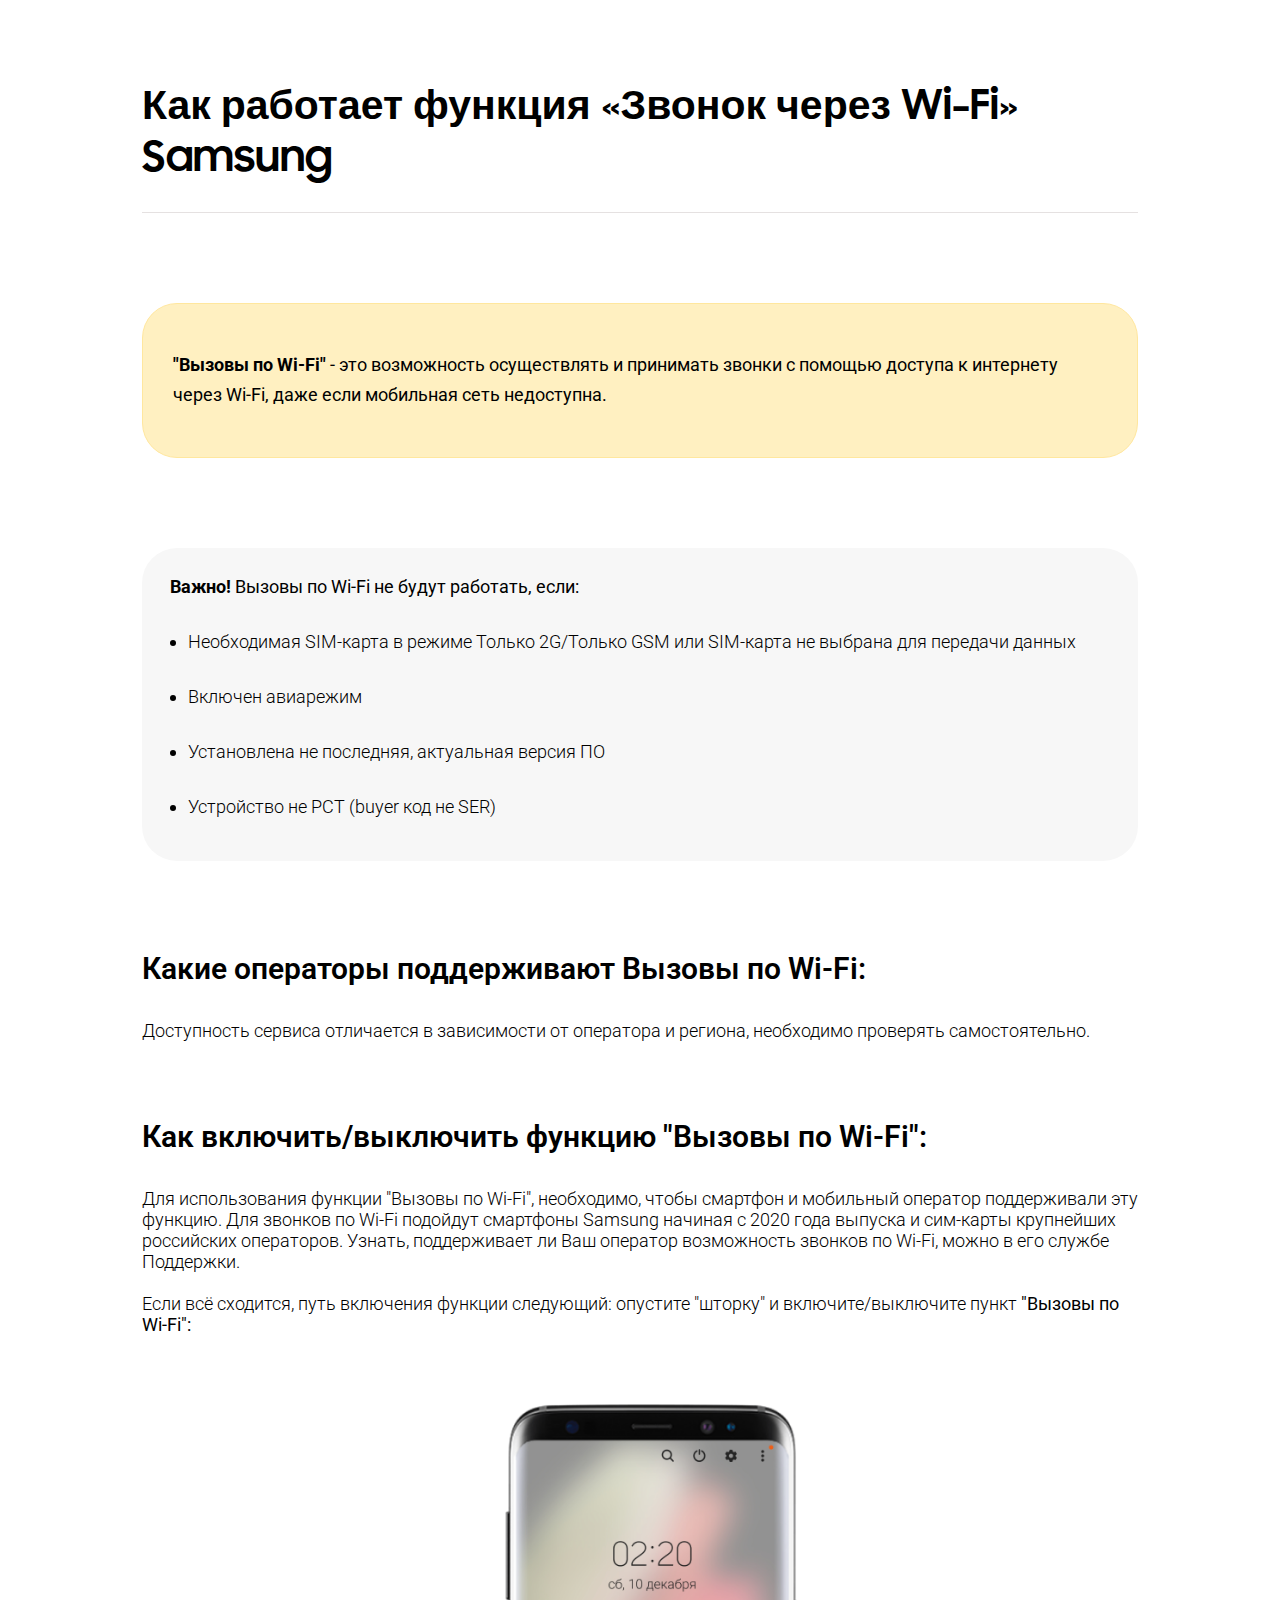
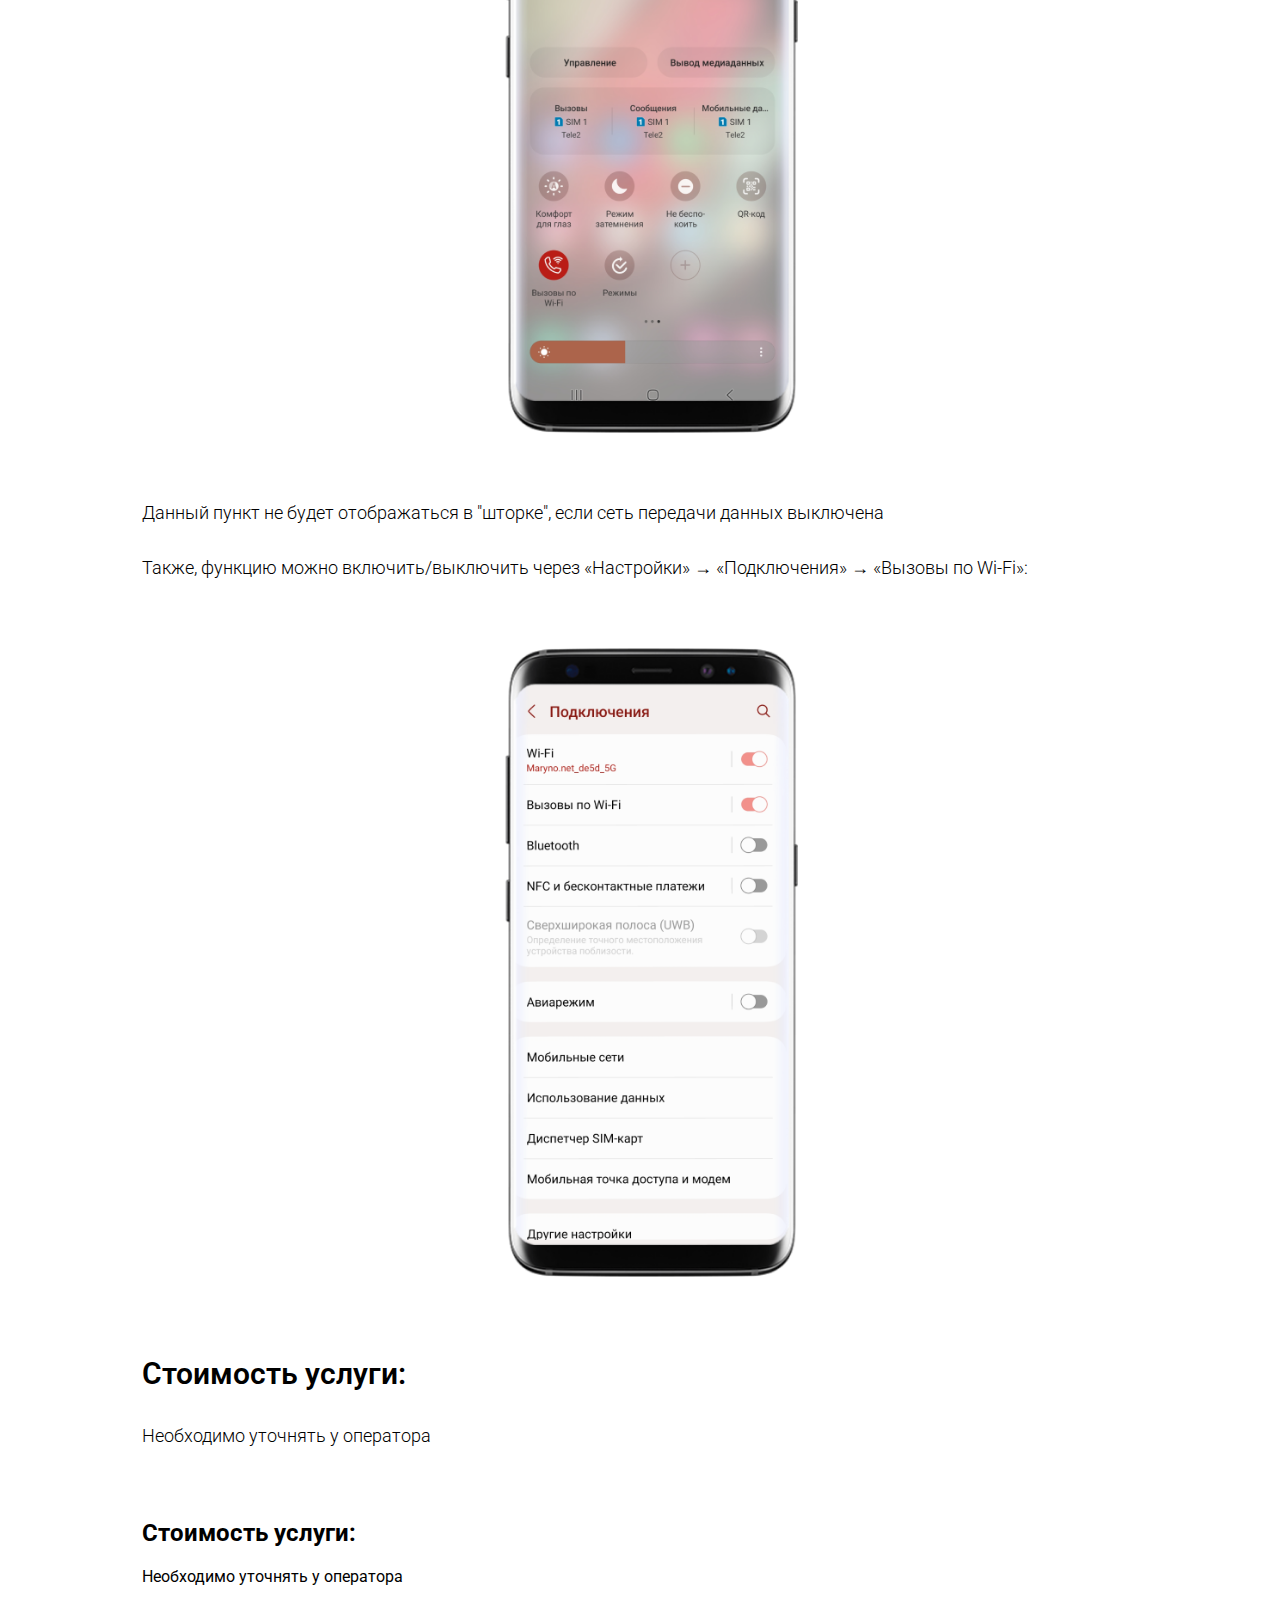
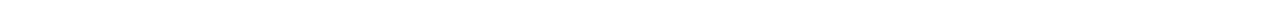
==== commit aa8c458f: "debug" ====
--- a/index.html
+++ b/index.html
@@ -1,89 +1,67 @@
 <!DOCTYPE html>
 <html>
-
-<head>
-    <meta charset="utf-8" />
-    <meta http-equiv="X-UA-Compatible" content="IE=edge" />
-    <meta http-equiv="content-type" content="text/html; charset=UTF-8" />
-    <meta name="viewport" content="width=device-width, initial-scale=1" />
-    <!--SEO-->
-    <title>Что такое вызовы по Wi-Fi / Как работает функция "Звонок через Wi-Fi" Samsung | Samsung РОССИЯ</title>
-    <meta name="title"
-        content="Что такое вызовы по Wi-Fi / Как работает функция 'Звонок через Wi-Fi' Samsung | Samsung РОССИЯ" />
-    <meta name="keywords"
-        content="вызовы по wi-fi, как включить вызовы по wi-fi, как работают вызовы по wi-fi, сколько стоит услуга вызовы по wi-fi, как звонить по wi-fi, как звонить по wi-fi с телефоны samsung">
-    <meta name="description"
-        content="Часто задаваемые вопросы о Вызовах по Wi-Fi. Узнайте, как работает функция 'Вызовы через Wi-Fi'" />
-    <meta name="date" content="2022-12-09" />
-    <meta name="sitecode" content="ru" />
-    <meta property="name" content="Samsung ru" />
-    <meta property="image"
-        content=" https://www.samsung.com/etc.clientlibs/samsung/clientlibs/consumer/global/clientlib-common/resources/images/logo-square-letter.png" />
-    <link rel="preconnect" href="https://fonts.googleapis.com" />
-    <link rel="preconnect" href="https://fonts.gstatic.com" crossorigin />
-    <link
-        href="https://fonts.googleapis.com/css2?family=Roboto:ital,wght@0,100;0,300;0,400;0,500;0,700;0,900;1,100;1,300;1,400;1,500;1,700;1,900&display=swap"
-        rel="stylesheet" />
-    <link rel="shortcut icon"
-        href="/etc.clientlibs/samsung/clientlibs/consumer/global/clientlib-common/resources/images/Favicon.png" />
-    <link rel="apple-touch-icon"
-        href="/etc.clientlibs/samsung/clientlibs/consumer/global/clientlib-common/resources/images/app_ico.png"
-        sizes="144x144" />
-    <link rel="shortcut icon"
-        href="https://www.samsung.com/etc.clientlibs/samsung/clientlibs/consumer/global/clientlib-common/resources/images/Favicon.png"
-        type="image/png">
-    <link rel="stylesheet" href="static/styles/style.css">
-</head>
-
-<body>
-    <main>
-        <div class="Article">
-            <div class="Article-heading">
-                <h1>
-                    Как&nbsp;работает&nbsp;функция &laquo;Звонок через Wi-Fi&raquo;
-                </br> 
-                    Samsung
-                </h1>
-            </div>
-            <div class="Article-detection">
-                <p><b>"Вызовы по Wi-Fi"</b> - это возможность осуществлять и принимать звонки с помощью доступа к
-                    интернету через Wi-Fi, даже если мобильная сеть недоступна. </p>
-            </div>
-            <div class="Article-strong">
-                <div class="Article-strong_attention">
-                    <p><b>Важно!</b> Вызовы по Wi-Fi не будут работать, если:</p>
+    <head>
+        <meta charset="utf-8"/>
+        <meta http-equiv="X-UA-Compatible" content="IE=edge"/>
+        <meta http-equiv="content-type" content="text/html; charset=UTF-8"/>
+        <meta name="viewport" content="width=device-width, initial-scale=1"/>
+        <!--SEO-->
+        <title>Что такое вызовы по Wi-Fi / Как работает функция "Звонок через Wi-Fi" Samsung | Samsung РОССИЯ</title>
+        <meta name="title" content="Что такое вызовы по Wi-Fi / Как работает функция 'Звонок через Wi-Fi' Samsung | Samsung РОССИЯ"/>
+        <meta name="keywords" content="вызовы по wi-fi, как включить вызовы по wi-fi, как работают вызовы по wi-fi, сколько стоит услуга вызовы по wi-fi, как звонить по wi-fi, как звонить по wi-fi с телефоны samsung">
+        <meta name="description" content="Часто задаваемые вопросы о Вызовах по Wi-Fi. Узнайте, как работает функция 'Вызовы через Wi-Fi'"/>
+        <meta name="date" content="2022-12-09"/>
+	    <meta name="sitecode" content="ru"/>
+        <meta property="name" content="Samsung ru"/>
+        <meta property="image" content=" https://www.samsung.com/etc.clientlibs/samsung/clientlibs/consumer/global/clientlib-common/resources/images/logo-square-letter.png"/>
+        <link rel="preconnect" href="https://fonts.googleapis.com"/>
+        <link rel="preconnect" href="https://fonts.gstatic.com" crossorigin/>
+        <link href="https://fonts.googleapis.com/css2?family=Roboto:ital,wght@0,100;0,300;0,400;0,500;0,700;0,900;1,100;1,300;1,400;1,500;1,700;1,900&display=swap" rel="stylesheet"/>
+        <link rel="shortcut icon" href="/etc.clientlibs/samsung/clientlibs/consumer/global/clientlib-common/resources/images/Favicon.png"/>
+		<link rel="apple-touch-icon" href="/etc.clientlibs/samsung/clientlibs/consumer/global/clientlib-common/resources/images/app_ico.png" sizes="144x144"/>
+        <link rel="shortcut icon" href="https://www.samsung.com/etc.clientlibs/samsung/clientlibs/consumer/global/clientlib-common/resources/images/Favicon.png" type="image/png">
+        <link rel="stylesheet" href="./static/styles/style.css" type="text/css">
+    </head>
+    <body>
+        <main>
+            <div class="Article">
+                <div class="Article-heading">
+                    <h1>Как работает функция &laquo;Звонок через Wi-Fi&raquo; Samsung</h1>
                 </div>
-                <ul>
-                    <li>Необходимая SIM-карта в режиме Только 2G/Только GSM или SIM-карта не выбрана для передачи данных
-                    </li>
-                    <li>Включен авиарежим</li>
-                    <li>Установлена не последняя, актуальная версия ПО</li>
-                    <li>Устройство не РСТ (buyer код не SER)</li>
-                </ul>
-            </div>
-            <div class="Article-settings">
-                <h2>Какие операторы поддерживают Вызовы по Wi-Fi:</h2>
-                <p>Доступность сервиса отличается в зависимости от оператора и региона, необходимо проверять
-                    самостоятельно.</p>
-                <br />
-                <h2>Как включить/выключить функцию "Вызовы по Wi-Fi":</h2>
-                <p>Для использования функции "Вызовы по Wi-Fi", необходимо, чтобы смартфон и мобильный оператор
-                    поддерживали эту функцию. Для звонков по Wi-Fi подойдут смартфоны Samsung начиная с 2020 года
-                    выпуска и сим-карты крупнейших российских операторов. Узнать, поддерживает ли Ваш оператор
-                    возможность звонков по Wi-Fi, можно в его службе Поддержки.
-                    <br />
-                    <br />
-                    Если всё сходится, путь включения функции следующий: опустите "шторку" и включите/выключите пункт
-                    <b>"Вызовы по Wi-Fi":</b>
-                </p>
-                <div class="Article-settings-image">
-                    <img src="./static/images/smart(1).png"
-                        alt="Скриншот: опущенная 'шторка' с включенной функцией 'Вызовы по Wi-Fi'" />
+                <div class="Article-detection">
+                    <p><b>"Вызовы по Wi-Fi"</b> - это возможность осуществлять и принимать звонки с помощью доступа к интернету через Wi-Fi, даже если мобильная сеть недоступна. </p>
                 </div>
-                <p>Данный пункт не будет отображаться в "шторке", если сеть передачи данных выключена</p>
-                <p>Также, функцию можно включить/выключить через «Настройки» → «Подключения» → «Вызовы по Wi-Fi»:</p>
-                <div class="Article-settings-image">
-                    <img src="./static/images/smart(2).png" alt="Скриншот: включенная функция 'Вызовы по Wi-Fi'" />
+                <div class="Article-strong">
+                    <div class="Article-strong_attention">
+                        <p><b>Важно!</b> Вызовы по Wi-Fi не будут работать, если:</p>
+                    </div>
+                    <ul>
+                        <li>Необходимая SIM-карта в режиме Только 2G/Только GSM или SIM-карта не выбрана для передачи данных</li>
+                        <li>Включен авиарежим</li>
+                        <li>Установлена не последняя, актуальная версия ПО</li>
+                        <li>Устройство не РСТ (buyer код не SER)</li>
+                    </ul>
+                </div>
+                <div class="Article-settings">
+                    <h2>Какие операторы поддерживают Вызовы по Wi-Fi:</h2>
+                    <p>Доступность сервиса отличается в зависимости от оператора и региона, необходимо проверять самостоятельно.</p>
+                    <br/>
+                    <h2>Как включить/выключить функцию "Вызовы по Wi-Fi":</h2>
+                    <p>Для использования функции "Вызовы по Wi-Fi", необходимо, чтобы смартфон и мобильный оператор поддерживали эту функцию. Для звонков по Wi-Fi подойдут смартфоны Samsung начиная с 2020 года выпуска и сим-карты крупнейших российских операторов. Узнать, поддерживает ли Ваш оператор возможность звонков по Wi-Fi, можно в его службе Поддержки. 
+                        <br/>
+                        <br/>
+                        Если всё сходится, путь включения функции следующий: опустите "шторку" и включите/выключите пункт <b>"Вызовы по Wi-Fi":</b></p>
+                    <div class="Article-settings-image">
+                        <img src="./static/images/smart(1).png" alt="Скриншот: опущенная 'шторка' с включенной функцией 'Вызовы по Wi-Fi'"/>
+                    </div>    
+                    <p>Данный пункт не будет отображаться в "шторке", если сеть передачи данных выключена</p>
+                    <p>Также, функцию можно включить/выключить через «Настройки» → «Подключения» → «Вызовы по Wi-Fi»:</p>
+                    <div class="Article-settings-image">
+                        <img src="./static/images/smart(2).png" alt="Скриншот: включенная функция 'Вызовы по Wi-Fi'"/>
+                    </div>
+                    <br/>
+                    <h2>Стоимость услуги:</h2>
+                    <p>Необходимо уточнять у оператора</p>    
                 </div>
                 <br />
                 <h2>Стоимость услуги:</h2>
--- a/static/styles/style.css
+++ b/static/styles/style.css
@@ -1,11 +1,11 @@
 * {
     box-sizing: border-box;
-  }
+}
 html,
 body {
-  padding: 0;
-  margin: 0;
-  font-family: -apple-system, BlinkMacSystemFont, Segoe UI, Roboto, Oxygen,
+    padding: 0;
+    margin: 0;
+    font-family: -apple-system, BlinkMacSystemFont, Segoe UI, Roboto, Oxygen,
     Ubuntu, Cantarell, Fira Sans, Droid Sans, Helvetica Neue, sans-serif;
 }
 @font-face {
@@ -25,6 +25,7 @@
     font-family: 'samsungsharpsans-bold', arial, sans-serif;
     color: #000;
     border-bottom: solid 1px #e5e1e1;
+
 }
 .Article-detection{
     margin: 90px 0px 90px 0px;
